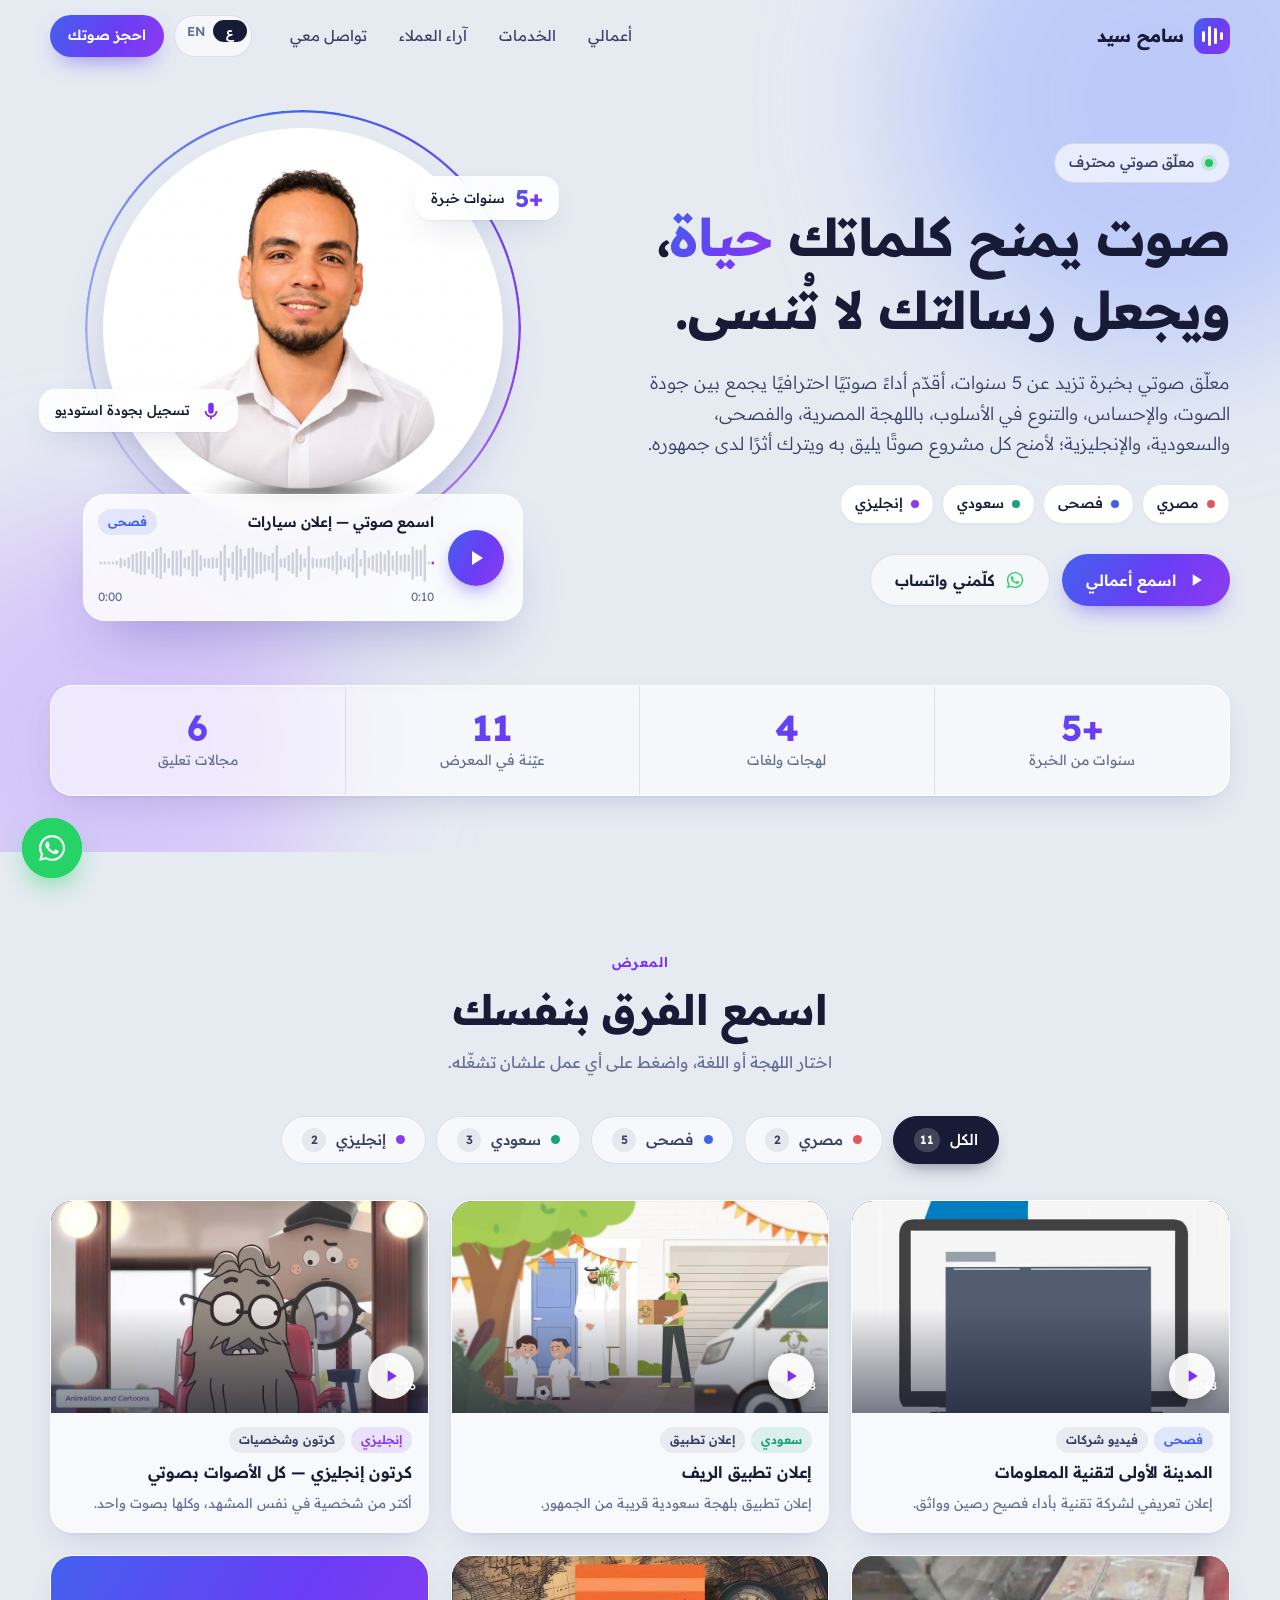
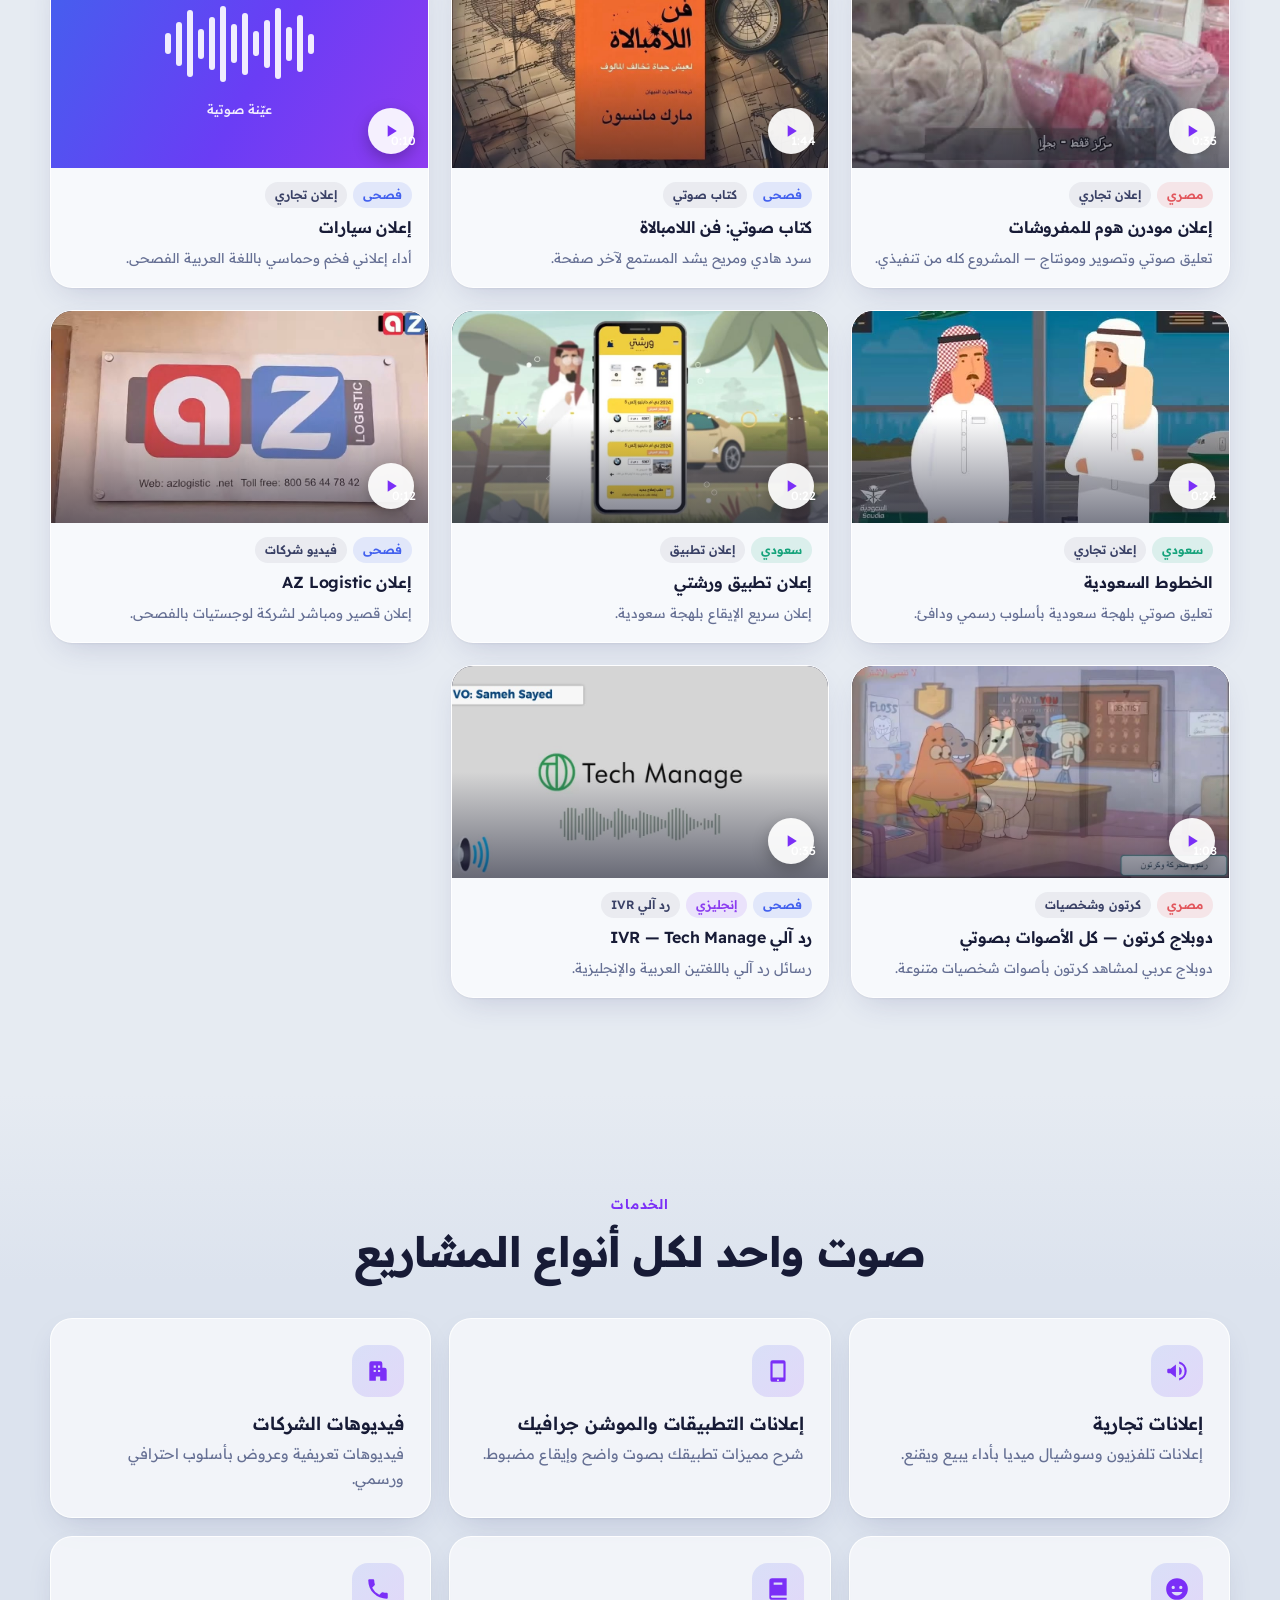
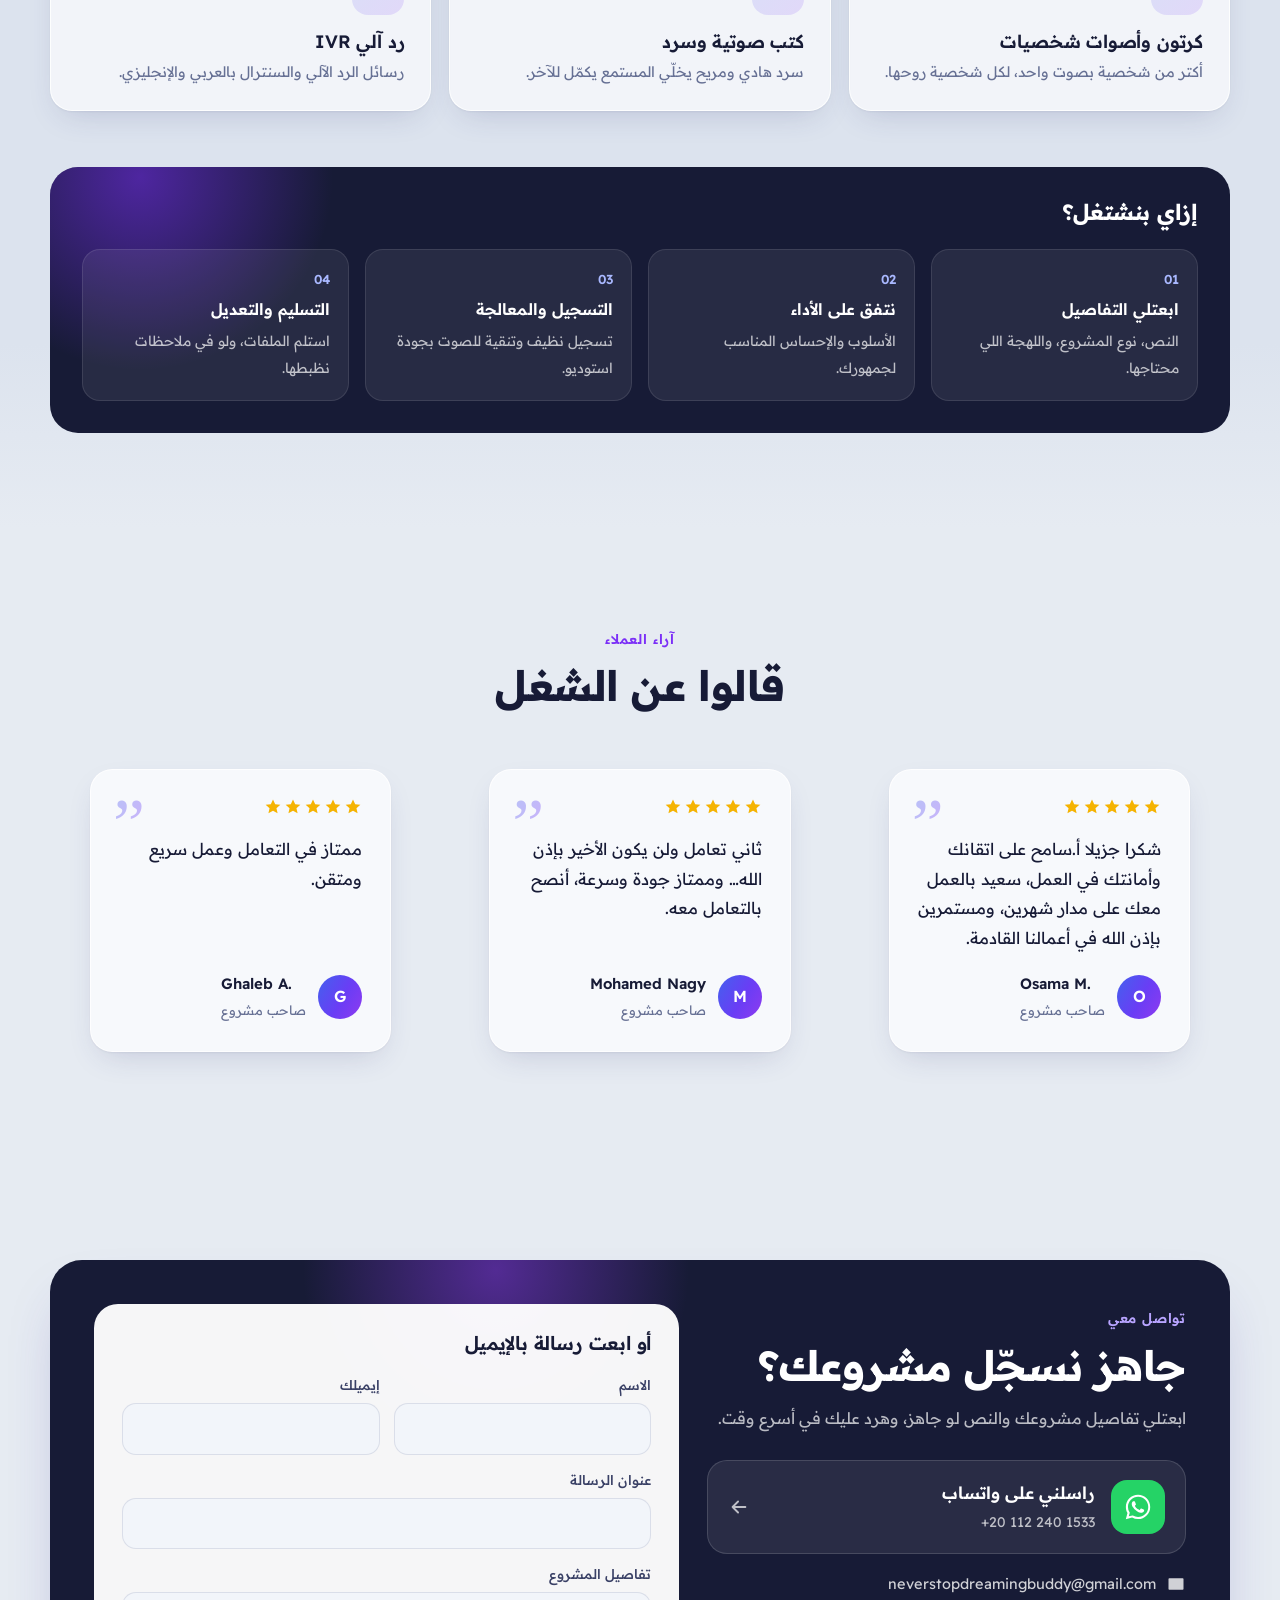
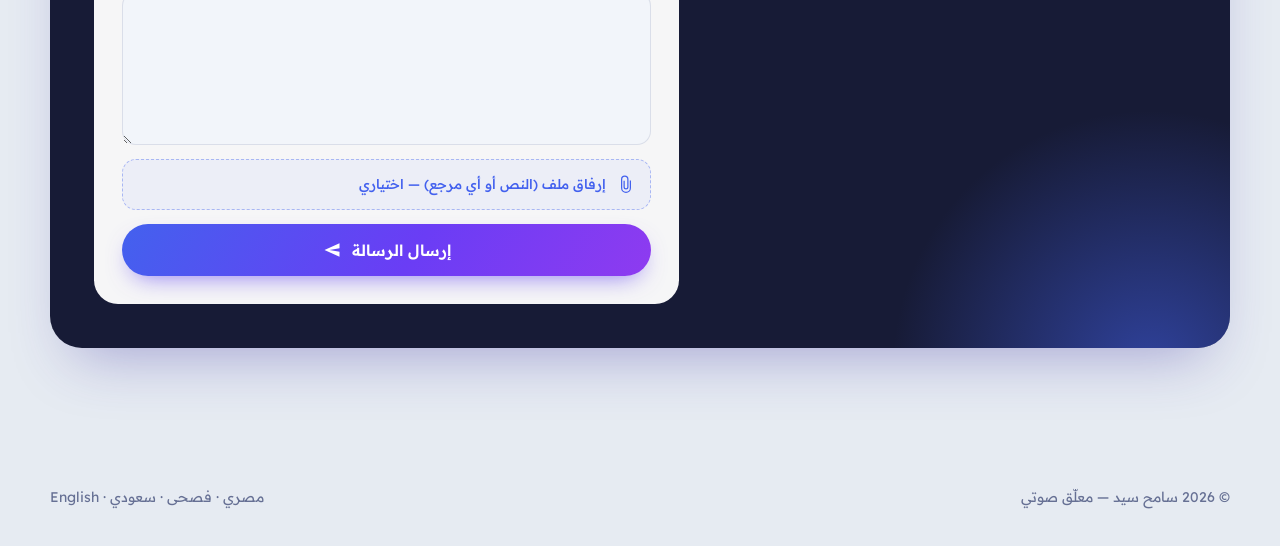
==== index.html @ 4423c115 "Launch Sameh Sayed voice-over portfolio Co-Authored-By: Claude Opus 5.5 <noreply@anthropic.com>" ====
<!doctype html>
<html lang="ar" dir="rtl">
<head>
<meta charset="utf-8">
<meta name="viewport" content="width=device-width, initial-scale=1">
<title>سامح سيد — معلّق صوتي | Sameh Sayed — Voice-over Artist</title>
<meta name="description" content="سامح سيد، معلّق صوتي بخبرة تزيد عن 5 سنوات: مصري، فصحى، سعودي، وإنجليزي. إعلانات، تطبيقات، كرتون، كتب صوتية، ورد آلي IVR.">
<meta property="og:title" content="سامح سيد — معلّق صوتي">
<meta property="og:description" content="صوت يمنح كلماتك حياة، ويجعل رسالتك لا تُنسى. مصري · فصحى · سعودي · English">
<meta property="og:image" content="assets/img/sameh.png">
<meta property="og:type" content="website">
<meta name="theme-color" content="#E6EBF2">
<link rel="icon" href="data:image/svg+xml,%3Csvg xmlns='http://www.w3.org/2000/svg' viewBox='0 0 64 64'%3E%3Cdefs%3E%3ClinearGradient id='g' x1='0' y1='0' x2='1' y2='1'%3E%3Cstop offset='0' stop-color='%234361EE'/%3E%3Cstop offset='1' stop-color='%237B2FF7'/%3E%3C/linearGradient%3E%3C/defs%3E%3Crect width='64' height='64' rx='18' fill='url(%23g)'/%3E%3Cg fill='%23fff'%3E%3Crect x='14' y='26' width='5' height='12' rx='2.5'/%3E%3Crect x='23' y='18' width='5' height='28' rx='2.5'/%3E%3Crect x='32' y='12' width='5' height='40' rx='2.5'/%3E%3Crect x='41' y='20' width='5' height='24' rx='2.5'/%3E%3C/g%3E%3C/svg%3E">
<link rel="preconnect" href="https://fonts.googleapis.com">
<link rel="preconnect" href="https://fonts.gstatic.com" crossorigin>
<link href="https://fonts.googleapis.com/css2?family=Readex+Pro:wght@300;400;500;600;700&display=swap" rel="stylesheet">
<link rel="stylesheet" href="assets/style.css">
</head>
<body>

<header class="nav" id="nav">
  <div class="wrap nav-in">
    <a href="#top" class="brand" aria-label="Sameh Sayed">
      <span class="brand-mark" aria-hidden="true"><i></i><i></i><i></i><i></i></span>
      <span class="brand-name" data-i18n="name">سامح سيد</span>
    </a>
    <nav class="links" aria-label="Main">
      <a href="#work" data-i18n="nav.work">أعمالي</a>
      <a href="#services" data-i18n="nav.services">الخدمات</a>
      <a href="#reviews" data-i18n="nav.reviews">آراء العملاء</a>
      <a href="#contact" data-i18n="nav.contact">تواصل معي</a>
    </nav>
    <div class="nav-end">
      <button class="lang" id="langBtn" type="button" aria-label="Switch language"><span data-l="ar">ع</span><span data-l="en">EN</span></button>
      <a href="#contact" class="btn btn-grad btn-sm" data-i18n="nav.cta">احجز صوتك</a>
    </div>
  </div>
</header>

<main id="top">

  <!-- HERO -->
  <section class="hero">
    <div class="orb orb-a" aria-hidden="true"></div>
    <div class="orb orb-b" aria-hidden="true"></div>
    <div class="wrap hero-in">
      <div class="hero-copy reveal">
        <p class="eyebrow"><span class="dot"></span><span data-i18n="hero.eyebrow">معلّق صوتي محترف</span></p>
        <h1 data-i18n-html="hero.title">صوت يمنح كلماتك <em>حياة</em>،<br>ويجعل رسالتك لا تُنسى.</h1>
        <p class="lead" data-i18n="hero.lead">معلّق صوتي بخبرة تزيد عن 5 سنوات، أقدّم أداءً صوتيًا احترافيًا يجمع بين جودة الصوت، والإحساس، والتنوع في الأسلوب، باللهجة المصرية، والفصحى، والسعودية، والإنجليزية؛ لأمنح كل مشروع صوتًا يليق به ويترك أثرًا لدى جمهوره.</p>
        <div class="dialects" id="heroDialects"></div>
        <div class="cta-row">
          <a href="#work" class="btn btn-grad"><svg viewBox="0 0 24 24" aria-hidden="true"><path d="M8 5v14l11-7z"/></svg><span data-i18n="hero.listen">اسمع أعمالي</span></a>
          <a class="btn btn-ghost js-wa" href="#" target="_blank" rel="noopener"><svg viewBox="0 0 32 32" aria-hidden="true"><use href="#i-wa"/></svg><span data-i18n="hero.wa">كلّمني واتساب</span></a>
        </div>
      </div>

      <div class="hero-visual reveal">
        <div class="portrait">
          <div class="ring" aria-hidden="true"></div>
          <img src="assets/img/sameh.png" alt="سامح سيد" width="1024" height="1024" fetchpriority="high">
          <div class="badge badge-exp"><b>+5</b><span data-i18n="hero.years">سنوات خبرة</span></div>
          <div class="badge badge-mic"><svg viewBox="0 0 24 24" aria-hidden="true"><path d="M12 15a3 3 0 0 0 3-3V6a3 3 0 1 0-6 0v6a3 3 0 0 0 3 3zm5-3a5 5 0 0 1-10 0H5a7 7 0 0 0 6 6.92V21h2v-2.08A7 7 0 0 0 19 12z"/></svg><span data-i18n="hero.studio">تسجيل بجودة استوديو</span></div>
        </div>

        <div class="player" id="demo">
          <button class="play" id="demoPlay" type="button" aria-label="Play">
            <svg class="i-play" viewBox="0 0 24 24" aria-hidden="true"><path d="M8 5v14l11-7z"/></svg>
            <svg class="i-pause" viewBox="0 0 24 24" aria-hidden="true"><path d="M7 5h4v14H7zM13 5h4v14h-4z"/></svg>
          </button>
          <div class="player-body">
            <div class="player-top">
              <span class="player-title" data-i18n="demo.title">اسمع صوتي — إعلان سيارات</span>
              <span class="tag tag-fusha" data-i18n="d.fusha">فصحى</span>
            </div>
            <canvas class="wave" id="demoWave" height="44" aria-label="Waveform"></canvas>
            <div class="player-time"><span id="demoCur">0:00</span><span id="demoDur">0:00</span></div>
          </div>
          <audio id="demoAudio" src="assets/audio/car-commercial-fusha.wav" preload="metadata"></audio>
        </div>
      </div>
    </div>

    <div class="wrap">
      <ul class="stats reveal">
        <li><b>+5</b><span data-i18n="stats.years">سنوات من الخبرة</span></li>
        <li><b>4</b><span data-i18n="stats.dialects">لهجات ولغات</span></li>
        <li><b id="statWorks">11</b><span data-i18n="stats.works">عيّنة في المعرض</span></li>
        <li><b>6</b><span data-i18n="stats.fields">مجالات تعليق</span></li>
      </ul>
    </div>
  </section>

  <!-- WORK -->
  <section class="section" id="work">
    <div class="wrap">
      <div class="head reveal">
        <p class="kicker" data-i18n="work.kicker">المعرض</p>
        <h2 data-i18n="work.title">اسمع الفرق بنفسك</h2>
        <p class="sub" data-i18n="work.sub">اختار اللهجة أو اللغة، واضغط على أي عمل علشان تشغّله.</p>
      </div>

      <div class="filters reveal" id="filters" role="tablist" aria-label="Filter by dialect"></div>
      <div class="grid" id="grid"></div>
    </div>
  </section>

  <!-- SERVICES -->
  <section class="section section-alt" id="services">
    <div class="wrap">
      <div class="head reveal">
        <p class="kicker" data-i18n="svc.kicker">الخدمات</p>
        <h2 data-i18n="svc.title">صوت واحد لكل أنواع المشاريع</h2>
      </div>
      <div class="services" id="services-list"></div>

      <div class="process reveal">
        <h3 data-i18n="proc.title">إزاي بنشتغل؟</h3>
        <ol id="process"></ol>
      </div>
    </div>
  </section>

  <!-- REVIEWS -->
  <section class="section" id="reviews">
    <div class="wrap">
      <div class="head reveal">
        <p class="kicker" data-i18n="rev.kicker">آراء العملاء</p>
        <h2 data-i18n="rev.title">قالوا عن الشغل</h2>
      </div>
      <div class="reviews" id="reviews-list"></div>
    </div>
  </section>

  <!-- CONTACT -->
  <section class="section section-contact" id="contact">
    <div class="wrap contact-in">
      <div class="contact-side reveal">
        <p class="kicker kicker-light" data-i18n="ct.kicker">تواصل معي</p>
        <h2 data-i18n="ct.title">جاهز نسجّل مشروعك؟</h2>
        <p class="sub" data-i18n="ct.sub">ابعتلي تفاصيل مشروعك والنص لو جاهز، وهرد عليك في أسرع وقت.</p>
        <a class="wa-card js-wa" href="#" target="_blank" rel="noopener">
          <span class="wa-ico"><svg viewBox="0 0 32 32" aria-hidden="true"><use href="#i-wa"/></svg></span>
          <span><b data-i18n="ct.wa">راسلني على واتساب</b><small dir="ltr">+20 112 240 1533</small></span>
          <svg class="arrow" viewBox="0 0 24 24" aria-hidden="true"><path d="M5 12h14M13 6l6 6-6 6" fill="none" stroke="currentColor" stroke-width="2" stroke-linecap="round" stroke-linejoin="round"/></svg>
        </a>
        <a class="mail-line" href="mailto:neverstopdreamingbuddy@gmail.com">
          <svg viewBox="0 0 24 24" aria-hidden="true"><path d="M4 5h16a1 1 0 0 1 1 1v12a1 1 0 0 1-1 1H4a1 1 0 0 1-1-1V6a1 1 0 0 1 1-1zm8 7.2L4.6 7H19.4z" /></svg>
          <span dir="ltr">neverstopdreamingbuddy@gmail.com</span>
        </a>
      </div>

      <form class="form reveal" id="mailForm" action="https://formsubmit.co/neverstopdreamingbuddy@gmail.com" method="POST" enctype="multipart/form-data">
        <h3 data-i18n="f.title">أو ابعت رسالة بالإيميل</h3>
        <div class="row2">
          <label><span data-i18n="f.name">الاسم</span><input name="name" required autocomplete="name"></label>
          <label><span data-i18n="f.email">إيميلك</span><input name="email" type="email" required autocomplete="email" dir="ltr"></label>
        </div>
        <label><span data-i18n="f.subject">عنوان الرسالة</span><input name="_subject" required></label>
        <label><span data-i18n="f.msg">تفاصيل المشروع</span><textarea name="message" rows="5" required></textarea></label>
        <label class="file"><input type="file" name="attachment" id="fileIn" accept=".pdf,.doc,.docx,.txt,.mp3,.wav,.mp4,.png,.jpg,.jpeg,.zip">
          <span class="file-ui"><svg viewBox="0 0 24 24" aria-hidden="true"><path d="M16.5 6.5v9a4.5 4.5 0 0 1-9 0V5a3 3 0 0 1 6 0v9.5a1.5 1.5 0 0 1-3 0V7h-1.5v7.5a3 3 0 0 0 6 0V5a4.5 4.5 0 0 0-9 0v10.5a6 6 0 0 0 12 0v-9z"/></svg><span id="fileName" data-i18n="f.file">إرفاق ملف (النص أو أي مرجع) — اختياري</span></span>
        </label>
        <input type="text" name="_honey" class="hp" tabindex="-1" autocomplete="off">
        <input type="hidden" name="_template" value="table">
        <input type="hidden" name="_captcha" value="false">
        <input type="hidden" name="_next" id="nextUrl" value="">
        <button class="btn btn-grad btn-block" type="submit"><span data-i18n="f.send">إرسال الرسالة</span><svg viewBox="0 0 24 24" aria-hidden="true"><path d="M3 20l18-8L3 4v6l12 2-12 2z"/></svg></button>
        <p class="form-ok" id="formOk" hidden data-i18n="f.ok">وصلت رسالتك، شكرًا! هرد عليك قريب.</p>
      </form>
    </div>
  </section>
</main>

<footer class="foot">
  <div class="wrap foot-in">
    <span>© <span id="yr">2026</span> <span data-i18n="name">سامح سيد</span> — <span data-i18n="foot.role">معلّق صوتي</span></span>
    <span class="foot-d" data-i18n="foot.d">مصري · فصحى · سعودي · English</span>
  </div>
</footer>

<a class="fab js-wa" href="#" target="_blank" rel="noopener" aria-label="WhatsApp">
  <svg viewBox="0 0 32 32" aria-hidden="true"><use href="#i-wa"/></svg>
</a>

<div class="lightbox" id="lb" hidden>
  <div class="lb-card" role="dialog" aria-modal="true" aria-labelledby="lbTitle">
    <button class="lb-x" id="lbX" type="button" aria-label="Close">×</button>
    <div class="lb-media"><video id="lbVideo" controls playsinline></video></div>
    <div class="lb-info">
      <div class="lb-tags" id="lbTags"></div>
      <h3 id="lbTitle"></h3>
      <p id="lbNote"></p>
    </div>
  </div>
</div>

<svg width="0" height="0" style="position:absolute" aria-hidden="true">
  <symbol id="i-wa" viewBox="0 0 32 32"><path fill="currentColor" d="M16.04 3C8.86 3 3.05 8.8 3.05 15.97c0 2.29.6 4.53 1.74 6.5L3 29l6.7-1.75a12.95 12.95 0 0 0 6.33 1.62h.01c7.17 0 12.99-5.8 12.99-12.97C29.03 8.8 23.21 3 16.04 3zm0 23.68h-.01a10.8 10.8 0 0 1-5.49-1.5l-.4-.23-3.97 1.04 1.06-3.87-.26-.4a10.7 10.7 0 0 1-1.65-5.75c0-5.95 4.85-10.79 10.82-10.79 5.96 0 10.8 4.84 10.8 10.8 0 5.95-4.85 10.7-10.9 10.7zm5.93-8.07c-.33-.16-1.93-.95-2.23-1.06-.3-.11-.52-.16-.74.17-.22.32-.85 1.06-1.04 1.27-.19.22-.38.25-.71.08-.33-.16-1.38-.51-2.63-1.62-.97-.86-1.63-1.93-1.82-2.25-.19-.33-.02-.5.14-.67.15-.14.33-.38.49-.57.17-.19.22-.32.33-.54.11-.22.06-.41-.03-.57-.08-.16-.74-1.78-1.01-2.44-.27-.64-.54-.55-.74-.56h-.63c-.22 0-.57.08-.87.41-.3.32-1.14 1.11-1.14 2.71s1.17 3.15 1.33 3.36c.16.22 2.3 3.5 5.56 4.91.78.33 1.38.53 1.86.68.78.25 1.49.21 2.05.13.63-.09 1.93-.79 2.2-1.55.27-.76.27-1.41.19-1.55-.08-.13-.3-.21-.63-.38z"/></symbol>
</svg>

<script src="assets/main.js"></script>
</body>
</html>
---- assets/style.css ----
:root{
  --bg:#E6EBF2;          /* watery gray */
  --bg-2:#DCE3EE;
  --surface:#F2F5FA;
  --card:rgba(255,255,255,.62);
  --card-solid:#F7F9FC;
  --line:rgba(40,56,110,.12);
  --ink:#171B36;
  --ink-2:#3A4166;
  --muted:#667094;
  --blue:#4361EE;
  --violet:#7B2FF7;
  --grad:linear-gradient(120deg,#4361EE 0%,#6A3DF5 55%,#8E3BF0 100%);
  --grad-soft:linear-gradient(135deg,rgba(67,97,238,.14),rgba(123,47,247,.14));
  --shadow:0 1px 2px rgba(23,27,54,.05),0 12px 32px -12px rgba(48,56,120,.22);
  --shadow-lg:0 30px 60px -24px rgba(58,48,160,.38);
  --r:22px;
  --font:"Readex Pro",system-ui,-apple-system,"Segoe UI",Tahoma,sans-serif;
  --wa:#25D366;
  /* dialect colors */
  --c-eg:#E2565C; --c-fusha:#4361EE; --c-sa:#16A37B; --c-en:#8B3CF0;
}
*{box-sizing:border-box}
html{scroll-behavior:smooth;-webkit-text-size-adjust:100%}
body{margin:0;background:var(--bg);color:var(--ink);font-family:var(--font);font-size:16px;line-height:1.7;overflow-x:hidden;-webkit-font-smoothing:antialiased}
img,video,canvas{display:block;max-width:100%}
a{color:inherit;text-decoration:none}
button{font:inherit;color:inherit;cursor:pointer;border:0;background:none}
svg{fill:currentColor}
.wrap{width:min(1180px,100% - 32px);margin-inline:auto}
h1,h2,h3{line-height:1.25;margin:0;letter-spacing:-.01em}
html[lang=en] h1,html[lang=en] h2{letter-spacing:-.025em}

/* ---------- buttons ---------- */
.btn{display:inline-flex;align-items:center;justify-content:center;gap:10px;height:52px;padding:0 24px;border-radius:999px;font-weight:600;font-size:15.5px;transition:transform .2s,box-shadow .2s,background .2s;white-space:nowrap}
.btn svg{width:20px;height:20px}
.btn-grad{background:var(--grad);color:#fff;box-shadow:0 10px 24px -10px rgba(91,63,240,.7)}
.btn-grad:hover{transform:translateY(-2px);box-shadow:0 16px 30px -12px rgba(91,63,240,.75)}
.btn-ghost{background:var(--card);border:1px solid var(--line);backdrop-filter:blur(10px)}
.btn-ghost svg{color:var(--wa)}
.btn-ghost:hover{background:#fff;transform:translateY(-2px)}
.btn-sm{height:42px;padding:0 18px;font-size:14px}
.btn-block{width:100%}
:focus-visible{outline:3px solid rgba(67,97,238,.55);outline-offset:3px;border-radius:10px}

/* ---------- nav ---------- */
.nav{position:fixed;inset-inline:0;top:0;z-index:50;transition:background .3s,box-shadow .3s,backdrop-filter .3s}
.nav.scrolled{background:rgba(230,235,242,.78);backdrop-filter:blur(14px) saturate(1.4);box-shadow:0 1px 0 var(--line)}
.nav-in{display:flex;align-items:center;gap:24px;height:72px}
.brand{display:flex;align-items:center;gap:10px;font-weight:700;font-size:18px}
.brand-mark{display:flex;align-items:center;gap:3px;height:36px;width:36px;justify-content:center;border-radius:11px;background:var(--grad)}
.brand-mark i{display:block;width:3px;border-radius:3px;background:#fff;animation:bars 1.2s ease-in-out infinite}
.brand-mark i:nth-child(1){height:8px;animation-delay:-.2s}.brand-mark i:nth-child(2){height:16px;animation-delay:-.5s}
.brand-mark i:nth-child(3){height:20px;animation-delay:-.1s}.brand-mark i:nth-child(4){height:11px;animation-delay:-.7s}
@keyframes bars{50%{transform:scaleY(.45)}}
.links{display:flex;gap:4px;margin-inline-start:auto}
.links a{padding:8px 14px;border-radius:999px;color:var(--ink-2);font-size:15px;transition:background .2s,color .2s}
.links a:hover{background:rgba(255,255,255,.7);color:var(--ink)}
.nav-end{display:flex;align-items:center;gap:10px}
.lang{display:flex;height:42px;padding:4px;border-radius:999px;background:rgba(255,255,255,.6);border:1px solid var(--line);font-size:13px;font-weight:600}
.lang span{display:grid;place-items:center;min-width:34px;border-radius:999px;color:var(--muted);transition:.2s}
html[lang=ar] .lang [data-l=ar],html[lang=en] .lang [data-l=en]{background:var(--ink);color:#fff}

/* ---------- hero ---------- */
.hero{position:relative;padding:128px 0 56px;overflow:hidden}
.orb{position:absolute;border-radius:50%;filter:blur(70px);opacity:.55;pointer-events:none}
.orb-a{width:520px;height:520px;background:#9DB0FF;top:-160px;inset-inline-start:-140px}
.orb-b{width:460px;height:460px;background:#C8A6FF;bottom:-120px;inset-inline-end:-120px}
.hero-in{position:relative;display:grid;grid-template-columns:1.1fr .9fr;gap:56px;align-items:center}
.eyebrow{display:inline-flex;align-items:center;gap:10px;margin:0 0 18px;padding:7px 16px 7px 14px;border-radius:999px;background:rgba(255,255,255,.65);border:1px solid var(--line);font-size:14px;font-weight:500;color:var(--ink-2)}
.dot{width:8px;height:8px;border-radius:50%;background:#22C55E;box-shadow:0 0 0 4px rgba(34,197,94,.18);animation:pulse 2s infinite}
@keyframes pulse{50%{box-shadow:0 0 0 8px rgba(34,197,94,0)}}
h1{font-size:clamp(30px,4.2vw,52px);font-weight:700;text-wrap:balance}
html[lang=ar] h1{line-height:1.4}
h1 em{font-style:normal;background:var(--grad);-webkit-background-clip:text;background-clip:text;color:transparent}
.lead{font-size:clamp(16px,1.5vw,18px);color:var(--ink-2);margin:22px 0 24px;max-width:600px;font-weight:300}
.dialects{display:flex;flex-wrap:wrap;gap:8px;margin-bottom:30px}
.chip{display:inline-flex;align-items:center;gap:8px;padding:7px 14px;border-radius:999px;background:#fff;border:1px solid var(--line);font-size:14px;font-weight:500;box-shadow:0 1px 2px rgba(0,0,0,.03);transition:transform .2s,border-color .2s}
.chip:hover{transform:translateY(-2px);border-color:currentColor}
.chip i{width:8px;height:8px;border-radius:50%;background:currentColor}
.chip b{font-weight:500;color:var(--ink)}
.cta-row{display:flex;flex-wrap:wrap;gap:12px}

.hero-visual{position:relative;display:flex;flex-direction:column;align-items:center}
.portrait{position:relative;width:min(400px,82vw);aspect-ratio:1}
.portrait img{position:relative;width:100%;height:100%;object-fit:cover;object-position:50% 30%;border-radius:50%;background:#fff;box-shadow:var(--shadow-lg);border:8px solid rgba(255,255,255,.9)}
.ring{position:absolute;inset:-18px;border-radius:50%;background:conic-gradient(from 0deg,#4361EE,#8E3BF0,#4361EE00 55%,#4361EE);animation:spin 14s linear infinite;-webkit-mask:radial-gradient(farthest-side,transparent calc(100% - 3px),#000 calc(100% - 2px));mask:radial-gradient(farthest-side,transparent calc(100% - 3px),#000 calc(100% - 2px))}
@keyframes spin{to{transform:rotate(1turn)}}
.badge{position:absolute;display:flex;align-items:center;gap:10px;padding:10px 16px;border-radius:16px;background:rgba(255,255,255,.88);backdrop-filter:blur(12px);box-shadow:var(--shadow);font-size:13.5px;font-weight:500;animation:float 6s ease-in-out infinite}
.badge b{font-size:24px;line-height:1;background:var(--grad);-webkit-background-clip:text;background-clip:text;color:transparent}
.badge svg{width:22px;height:22px;color:var(--violet)}
.badge-exp{top:12%;inset-inline-start:-14%}
.badge-mic{bottom:24%;inset-inline-end:-16%;animation-delay:-3s}
@keyframes float{50%{transform:translateY(-10px)}}

.player{position:relative;margin-top:-34px;width:min(440px,100%);display:flex;align-items:center;gap:14px;padding:14px 18px 12px 14px;border-radius:22px;background:rgba(255,255,255,.8);backdrop-filter:blur(16px);border:1px solid rgba(255,255,255,.9);box-shadow:var(--shadow-lg);z-index:2}
.play{flex:none;display:grid;place-items:center;width:56px;height:56px;border-radius:50%;background:var(--grad);color:#fff;box-shadow:0 8px 20px -6px rgba(91,63,240,.65);transition:transform .2s}
.play:hover{transform:scale(1.06)}
.play svg{width:24px;height:24px}
.play .i-pause,.player.playing .play .i-play{display:none}
.player.playing .play .i-pause{display:block}
.player.playing .play{animation:ripple 1.6s infinite}
@keyframes ripple{0%{box-shadow:0 0 0 0 rgba(107,63,245,.45)}100%{box-shadow:0 0 0 16px rgba(107,63,245,0)}}
.player-body{flex:1;min-width:0}
.player-top{display:flex;align-items:center;justify-content:space-between;gap:8px}
.player-title{font-weight:600;font-size:14.5px;white-space:nowrap;overflow:hidden;text-overflow:ellipsis}
.wave{width:100%;height:44px;margin:6px 0 2px;cursor:pointer}
.player-time{display:flex;justify-content:space-between;font-size:12px;color:var(--muted);font-variant-numeric:tabular-nums;direction:ltr}

.tag{display:inline-flex;align-items:center;gap:6px;padding:3px 10px;border-radius:999px;font-size:12px;font-weight:600;white-space:nowrap;background:color-mix(in srgb,currentColor 12%,transparent)}
.tag-eg{color:var(--c-eg)}.tag-fusha{color:var(--c-fusha)}.tag-sa{color:var(--c-sa)}.tag-en{color:var(--c-en)}
.tag-type{color:var(--ink-2);background:rgba(23,27,54,.06)}

.stats{list-style:none;margin:64px 0 0;padding:0;display:grid;grid-template-columns:repeat(4,1fr);border-radius:var(--r);background:var(--card);border:1px solid rgba(255,255,255,.8);backdrop-filter:blur(10px);box-shadow:var(--shadow)}
.stats li{padding:22px 20px;text-align:center;display:flex;flex-direction:column;gap:2px}
.stats li+li{border-inline-start:1px solid var(--line)}
.stats b{font-size:clamp(26px,3vw,36px);font-weight:700;line-height:1.1;background:var(--grad);-webkit-background-clip:text;background-clip:text;color:transparent}
.stats span{font-size:14px;color:var(--muted)}

/* ---------- sections ---------- */
.section{padding:96px 0;position:relative}
.section-alt{background:linear-gradient(180deg,var(--bg) 0%,var(--bg-2) 18%,var(--bg-2) 82%,var(--bg) 100%)}
.head{text-align:center;max-width:640px;margin:0 auto 40px}
.kicker{display:inline-block;margin:0 0 10px;font-size:13.5px;font-weight:600;letter-spacing:.06em;color:var(--violet)}
html[lang=en] .kicker{text-transform:uppercase}
h2{font-size:clamp(28px,3.6vw,42px);font-weight:700}
.sub{color:var(--muted);margin:12px 0 0}

/* ---------- filters + grid ---------- */
.filters{display:flex;flex-wrap:wrap;justify-content:center;gap:10px;margin-bottom:36px}
.f-btn{display:inline-flex;align-items:center;gap:10px;height:48px;padding:0 20px;border-radius:999px;background:rgba(255,255,255,.65);border:1px solid var(--line);font-weight:500;font-size:15px;color:var(--ink-2);transition:.25s}
.f-btn i{width:9px;height:9px;border-radius:50%;background:var(--c,var(--ink))}
.f-btn small{display:grid;place-items:center;min-width:24px;height:24px;padding:0 6px;border-radius:999px;background:rgba(23,27,54,.07);font-size:12px;font-weight:600}
.f-btn:hover{background:#fff}
.f-btn[aria-selected=true]{background:var(--ink);color:#fff;border-color:var(--ink);box-shadow:0 10px 20px -10px rgba(23,27,54,.6)}
.f-btn[aria-selected=true] small{background:rgba(255,255,255,.18)}

.grid{display:grid;grid-template-columns:repeat(3,1fr);gap:22px}
.card{position:relative;display:flex;flex-direction:column;border-radius:var(--r);background:var(--card-solid);border:1px solid rgba(255,255,255,.9);box-shadow:var(--shadow);overflow:hidden;transition:transform .3s,box-shadow .3s,opacity .3s;cursor:pointer;text-align:start}
.card:hover{transform:translateY(-6px);box-shadow:var(--shadow-lg)}
.card.hide{display:none}
.thumb{position:relative;aspect-ratio:16/9;background:#1d2140;overflow:hidden}
.thumb img,.thumb video{position:absolute;inset:0;width:100%;height:100%;object-fit:cover;transition:transform .6s,opacity .3s}
.thumb video{opacity:0}
.card.previewing .thumb video{opacity:1}
.card:hover .thumb img{transform:scale(1.05)}
.thumb::after{content:"";position:absolute;inset:0;background:linear-gradient(180deg,rgba(15,18,40,0) 50%,rgba(15,18,40,.55))}
.thumb .pbtn{position:absolute;z-index:2;inset-inline-start:14px;bottom:14px;display:grid;place-items:center;width:46px;height:46px;border-radius:50%;background:rgba(255,255,255,.92);color:var(--violet);box-shadow:0 6px 16px rgba(0,0,0,.25);transition:transform .2s}
.card:hover .pbtn{transform:scale(1.1)}
.pbtn svg{width:20px;height:20px}
.thumb .dur{position:absolute;z-index:2;inset-inline-end:12px;bottom:16px;color:#fff;font-size:12px;font-weight:500;direction:ltr}
.thumb .official{position:absolute;z-index:2;top:12px;inset-inline-start:12px;padding:4px 10px;border-radius:999px;background:rgba(255,255,255,.92);font-size:11.5px;font-weight:600;color:var(--ink)}
.card-body{padding:14px 16px 18px;display:flex;flex-direction:column;gap:8px;flex:1}
.card-tags{display:flex;flex-wrap:wrap;gap:6px}
.card h3{font-size:16px;font-weight:600;line-height:1.45}
.card p{margin:0;font-size:13.5px;color:var(--muted);line-height:1.6}

.card-audio .thumb{background:var(--grad);display:flex;flex-direction:column;justify-content:center;align-items:center;gap:14px;color:#fff}
.card-audio .thumb::after{display:none}
.eq{display:flex;align-items:center;gap:5px;height:80px}
.eq i{width:6px;border-radius:6px;background:rgba(255,255,255,.9);animation:bars 1.1s ease-in-out infinite}
.card-audio .lbl{font-size:13px;font-weight:500;opacity:.9}

/* ---------- services ---------- */
.services{display:grid;grid-template-columns:repeat(3,1fr);gap:18px}
.svc{padding:26px;border-radius:var(--r);background:var(--card);border:1px solid rgba(255,255,255,.85);box-shadow:var(--shadow);transition:transform .3s}
.svc:hover{transform:translateY(-4px)}
.svc .ic{display:grid;place-items:center;width:52px;height:52px;border-radius:16px;background:var(--grad-soft);color:var(--violet);margin-bottom:16px}
.svc .ic svg{width:26px;height:26px}
.svc h3{font-size:18px;font-weight:600;margin-bottom:6px}
.svc p{margin:0;color:var(--muted);font-size:14.5px}

.process{margin-top:56px;padding:32px;border-radius:calc(var(--r) + 6px);background:var(--ink);color:#fff;position:relative;overflow:hidden}
.process::before{content:"";position:absolute;width:420px;height:420px;border-radius:50%;background:radial-gradient(circle,rgba(123,47,247,.55),transparent 65%);top:-200px;inset-inline-end:-120px}
.process h3{position:relative;font-size:22px;margin-bottom:22px}
.process ol{position:relative;list-style:none;margin:0;padding:0;display:grid;grid-template-columns:repeat(4,1fr);gap:16px;counter-reset:s}
.process li{counter-increment:s;padding:18px;border-radius:18px;background:rgba(255,255,255,.07);border:1px solid rgba(255,255,255,.1)}
.process li::before{content:counter(s,decimal-leading-zero);display:block;font-size:13px;font-weight:600;color:#A9B8FF;margin-bottom:6px}
.process li b{display:block;font-weight:600;margin-bottom:4px}
.process li span{font-size:14px;color:rgba(255,255,255,.7)}

/* ---------- reviews ---------- */
.reviews{display:grid;grid-template-columns:repeat(3,1fr);gap:18px}
.rev{position:relative;display:flex;flex-direction:column;gap:18px;padding:28px;border-radius:var(--r);background:var(--card-solid);border:1px solid rgba(255,255,255,.9);box-shadow:var(--shadow)}
.rev .q{position:absolute;top:18px;inset-inline-end:22px;font-size:72px;line-height:1;font-family:Georgia,serif;background:var(--grad);-webkit-background-clip:text;background-clip:text;color:transparent;opacity:.35}
.stars{display:flex;gap:2px;color:#F5B301}
.stars svg{width:18px;height:18px}
.rev blockquote{margin:0;font-size:16.5px;line-height:1.8;flex:1}
.who{display:flex;align-items:center;gap:12px}
.av{display:grid;place-items:center;width:44px;height:44px;border-radius:50%;background:var(--grad);color:#fff;font-weight:600}
.who b{display:block;font-weight:600;font-size:15px}
.who small{color:var(--muted);font-size:13px}

/* ---------- contact ---------- */
.section-contact{padding-bottom:110px}
.contact-in{display:grid;grid-template-columns:.9fr 1.1fr;gap:28px;padding:44px;border-radius:32px;background:var(--ink);color:#fff;position:relative;overflow:hidden;box-shadow:var(--shadow-lg)}
.contact-in::before{content:"";position:absolute;width:560px;height:560px;border-radius:50%;background:radial-gradient(circle,rgba(67,97,238,.55),transparent 65%);bottom:-300px;inset-inline-start:-200px;pointer-events:none}
.contact-in::after{content:"";position:absolute;width:420px;height:420px;border-radius:50%;background:radial-gradient(circle,rgba(142,59,240,.5),transparent 65%);top:-200px;inset-inline-end:20%;pointer-events:none}
.contact-side,.form{position:relative;z-index:1}
.kicker-light{color:#B8A4FF}
.contact-side .sub{color:rgba(255,255,255,.7);margin-bottom:28px}
.wa-card{display:flex;align-items:center;gap:16px;padding:18px 20px;border-radius:20px;background:rgba(255,255,255,.08);border:1px solid rgba(255,255,255,.14);transition:background .2s,transform .2s}
.wa-card:hover{background:rgba(37,211,102,.16);transform:translateY(-2px)}
.wa-ico{display:grid;place-items:center;flex:none;width:54px;height:54px;border-radius:16px;background:var(--wa);color:#fff}
.wa-ico svg{width:30px;height:30px}
.wa-card b{display:block;font-weight:600;font-size:17px}
.wa-card small{color:rgba(255,255,255,.7);font-size:14px;display:inline-block}
.wa-card .arrow{width:22px;height:22px;margin-inline-start:auto;color:rgba(255,255,255,.7)}
html[dir=rtl] .wa-card .arrow,html[dir=rtl] .form .btn svg{transform:scaleX(-1)}
.mail-line{display:inline-flex;align-items:center;gap:10px;margin-top:18px;color:rgba(255,255,255,.8);font-size:14.5px;word-break:break-all}
.mail-line svg{width:20px;height:20px;flex:none}
.mail-line:hover{color:#fff}

.form{display:flex;flex-direction:column;gap:14px;padding:28px;border-radius:24px;background:rgba(255,255,255,.96);color:var(--ink)}
.form h3{font-size:19px;font-weight:600;margin-bottom:4px}
.row2{display:grid;grid-template-columns:1fr 1fr;gap:14px}
.form label{display:flex;flex-direction:column;gap:6px;font-size:13.5px;font-weight:500;color:var(--ink-2)}
.form input,.form textarea{width:100%;font:inherit;font-size:15px;color:var(--ink);padding:12px 14px;border-radius:14px;border:1px solid var(--line);background:var(--surface);transition:border-color .2s,box-shadow .2s;resize:vertical}
.form input:focus,.form textarea:focus{outline:0;border-color:var(--blue);box-shadow:0 0 0 4px rgba(67,97,238,.15);background:#fff}
.file input{position:absolute;width:1px;height:1px;opacity:0}
.file-ui{display:flex;align-items:center;gap:10px;padding:13px 14px;border-radius:14px;border:1.5px dashed rgba(67,97,238,.4);background:rgba(67,97,238,.05);color:var(--blue);cursor:pointer;font-weight:500;transition:background .2s}
.file-ui:hover{background:rgba(67,97,238,.1)}
.file-ui svg{width:20px;height:20px;flex:none}
.file input:focus-visible+.file-ui{outline:3px solid rgba(67,97,238,.55);outline-offset:2px}
.hp{position:absolute!important;left:-9999px!important;opacity:0}
.form-ok{margin:0;padding:12px 14px;border-radius:12px;background:#E8F8EF;color:#13794A;font-weight:500}

/* ---------- footer / fab ---------- */
.foot{padding:28px 0 36px;color:var(--muted);font-size:14px}
.foot-in{display:flex;flex-wrap:wrap;justify-content:space-between;gap:10px}
.fab{position:fixed;z-index:60;bottom:22px;inset-inline-end:22px;display:grid;place-items:center;width:60px;height:60px;border-radius:50%;background:var(--wa);color:#fff;box-shadow:0 12px 28px -8px rgba(37,211,102,.7);transition:transform .2s}
.fab:hover{transform:scale(1.08)}
.fab svg{width:32px;height:32px}
.fab::before{content:"";position:absolute;inset:0;border-radius:50%;border:2px solid var(--wa);animation:fabring 2.4s infinite}
@keyframes fabring{0%{transform:scale(1);opacity:.8}100%{transform:scale(1.6);opacity:0}}

/* ---------- lightbox ---------- */
.lightbox{position:fixed;inset:0;z-index:100;display:grid;place-items:center;padding:20px;background:rgba(14,16,34,.72);backdrop-filter:blur(10px);animation:fade .25s}
.lightbox[hidden]{display:none}
@keyframes fade{from{opacity:0}}
.lb-card{position:relative;display:flex;flex-direction:column;width:min(960px,100%);max-height:calc(100vh - 40px);border-radius:26px;background:var(--card-solid);overflow:hidden;box-shadow:0 40px 80px -20px rgba(0,0,0,.5);animation:pop .3s cubic-bezier(.2,.9,.3,1.2)}
@keyframes pop{from{transform:scale(.94);opacity:0}}
.lb-media{background:#000;display:flex;justify-content:center}
.lb-media video{width:100%;max-height:calc(100vh - 220px);aspect-ratio:16/9;object-fit:contain;background:#000}
.lb-audio{width:100%;aspect-ratio:16/7;display:flex;flex-direction:column;align-items:center;justify-content:center;gap:24px;padding:24px;background:var(--grad)}
.lb-audio .eq{height:110px}
.lb-audio audio{width:min(520px,100%)}
.lb-info{padding:20px 26px 24px;display:flex;flex-direction:column;gap:8px}
.lb-tags{display:flex;flex-wrap:wrap;gap:6px}
.lb-info h3{font-size:20px}
.lb-info p{margin:0;color:var(--muted);font-size:14.5px}
.lb-x{position:absolute;top:12px;inset-inline-end:12px;z-index:3;width:40px;height:40px;border-radius:50%;background:rgba(255,255,255,.92);font-size:26px;line-height:1;color:var(--ink);box-shadow:var(--shadow)}

/* ---------- reveal ---------- */
.reveal{opacity:0;transform:translateY(24px);transition:opacity .8s ease,transform .8s ease}
.reveal.in{opacity:1;transform:none}
@media (prefers-reduced-motion:reduce){
  *,*::before,*::after{animation:none!important;transition:none!important}
  .reveal{opacity:1;transform:none}
}

/* ---------- responsive ---------- */
@media (max-width:1080px){
  .grid{grid-template-columns:repeat(2,1fr)}
  .badge-exp{inset-inline-start:-6%}.badge-mic{inset-inline-end:-6%}
}
@media (max-width:900px){
  .links{display:none}
  .nav-end{margin-inline-start:auto}
  .hero{padding-top:108px}
  .hero-in{grid-template-columns:1fr;gap:40px}
  .hero-copy{text-align:center}
  .eyebrow{margin-inline:auto}
  .lead{margin-inline:auto}
  .dialects,.cta-row{justify-content:center}
  .services,.reviews{grid-template-columns:repeat(2,1fr)}
  .process ol{grid-template-columns:repeat(2,1fr)}
  .contact-in{grid-template-columns:1fr;padding:28px}
  .lb-info{padding:16px 18px 20px}
}
@media (max-width:640px){
  body{font-size:15px}
  .grid{grid-template-columns:1fr;gap:16px}
  .stats{grid-template-columns:repeat(2,1fr)}
  .stats li:nth-child(3){border-inline-start:0}
  .stats li:nth-child(n+3){border-top:1px solid var(--line)}
  .services,.reviews{grid-template-columns:1fr}
  .process{padding:22px}
  .process ol{grid-template-columns:1fr}
  .row2{grid-template-columns:1fr}
  .section{padding:72px 0}
  .btn-sm{display:none}
  .badge{font-size:12px;padding:8px 12px}
  .badge b{font-size:20px}
  .badge-exp{inset-inline-start:-4%;top:6%}
  .badge-mic{inset-inline-end:-4%;bottom:22%}
  .filters{gap:8px}
  .f-btn{height:42px;padding:0 14px;font-size:14px}
  .form{padding:20px}
  .contact-in{padding:22px;border-radius:26px}
  .fab{width:54px;height:54px;bottom:16px;inset-inline-end:16px}
}
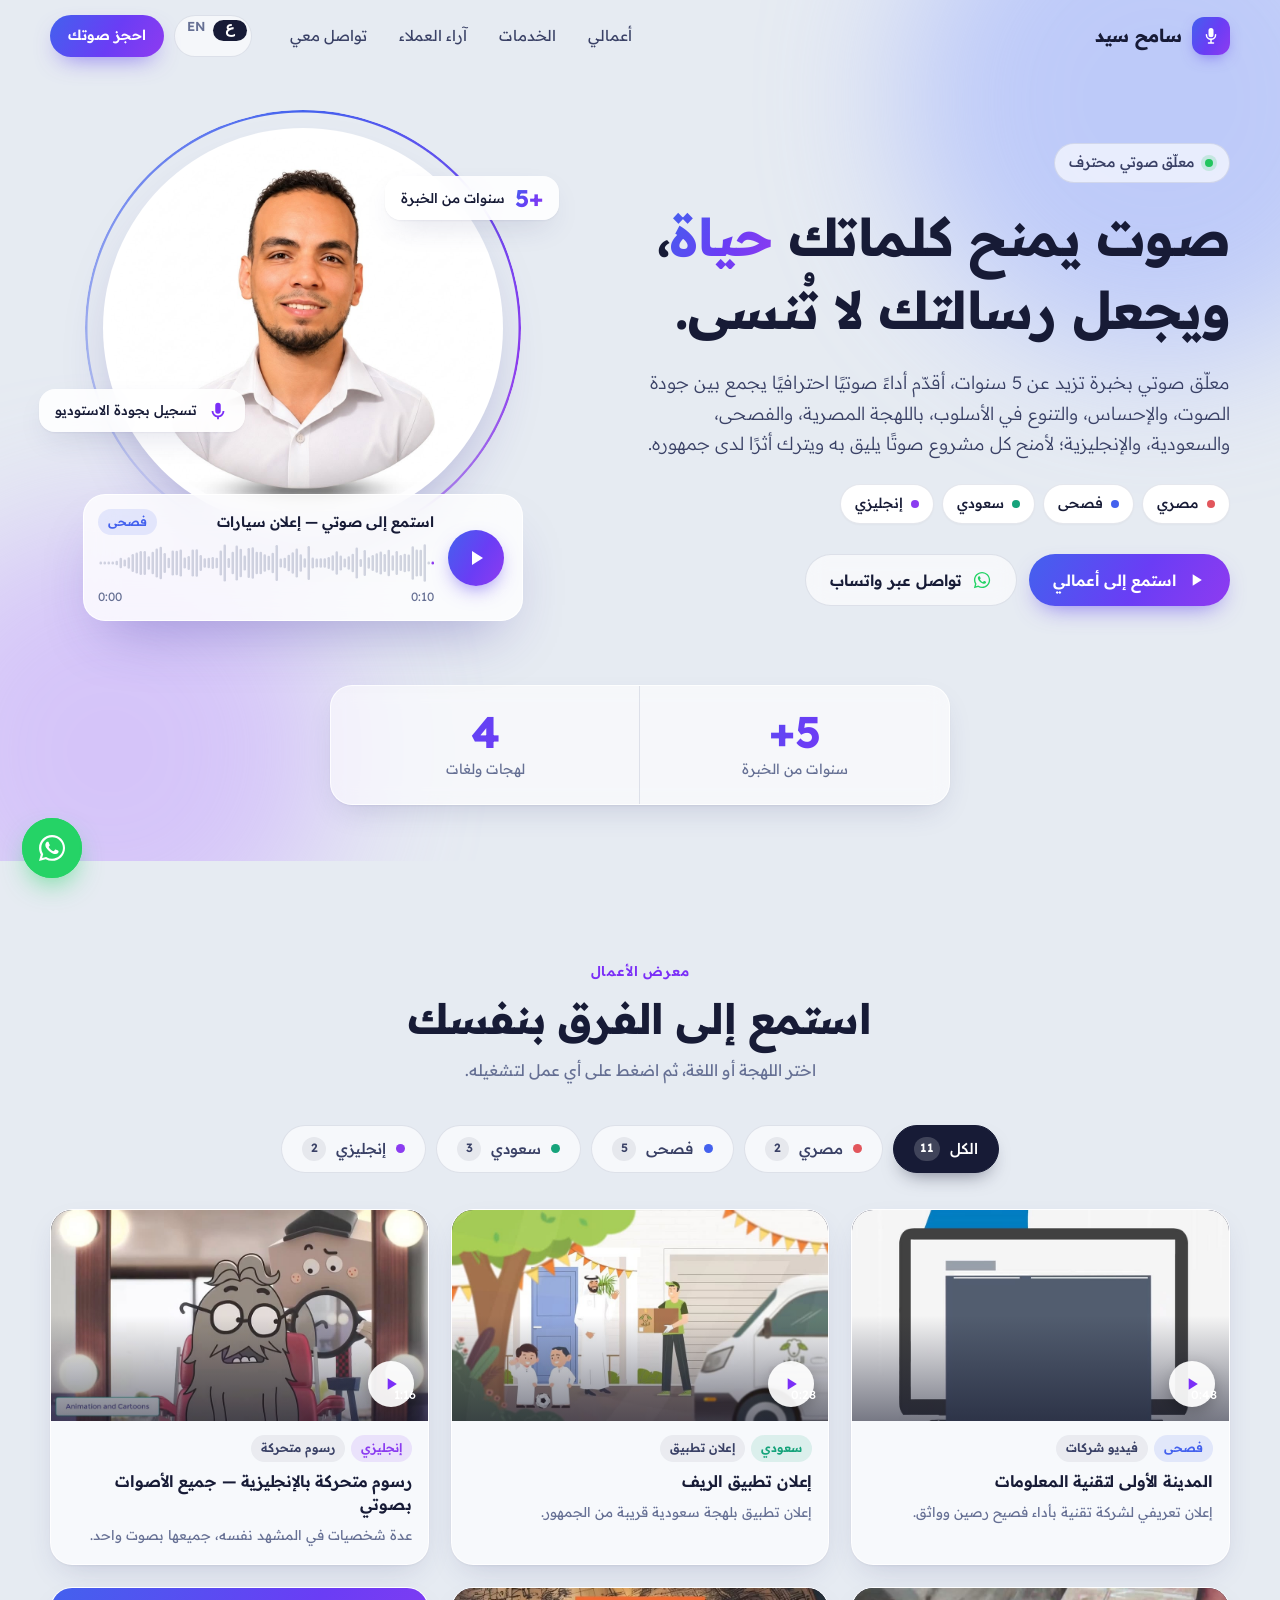
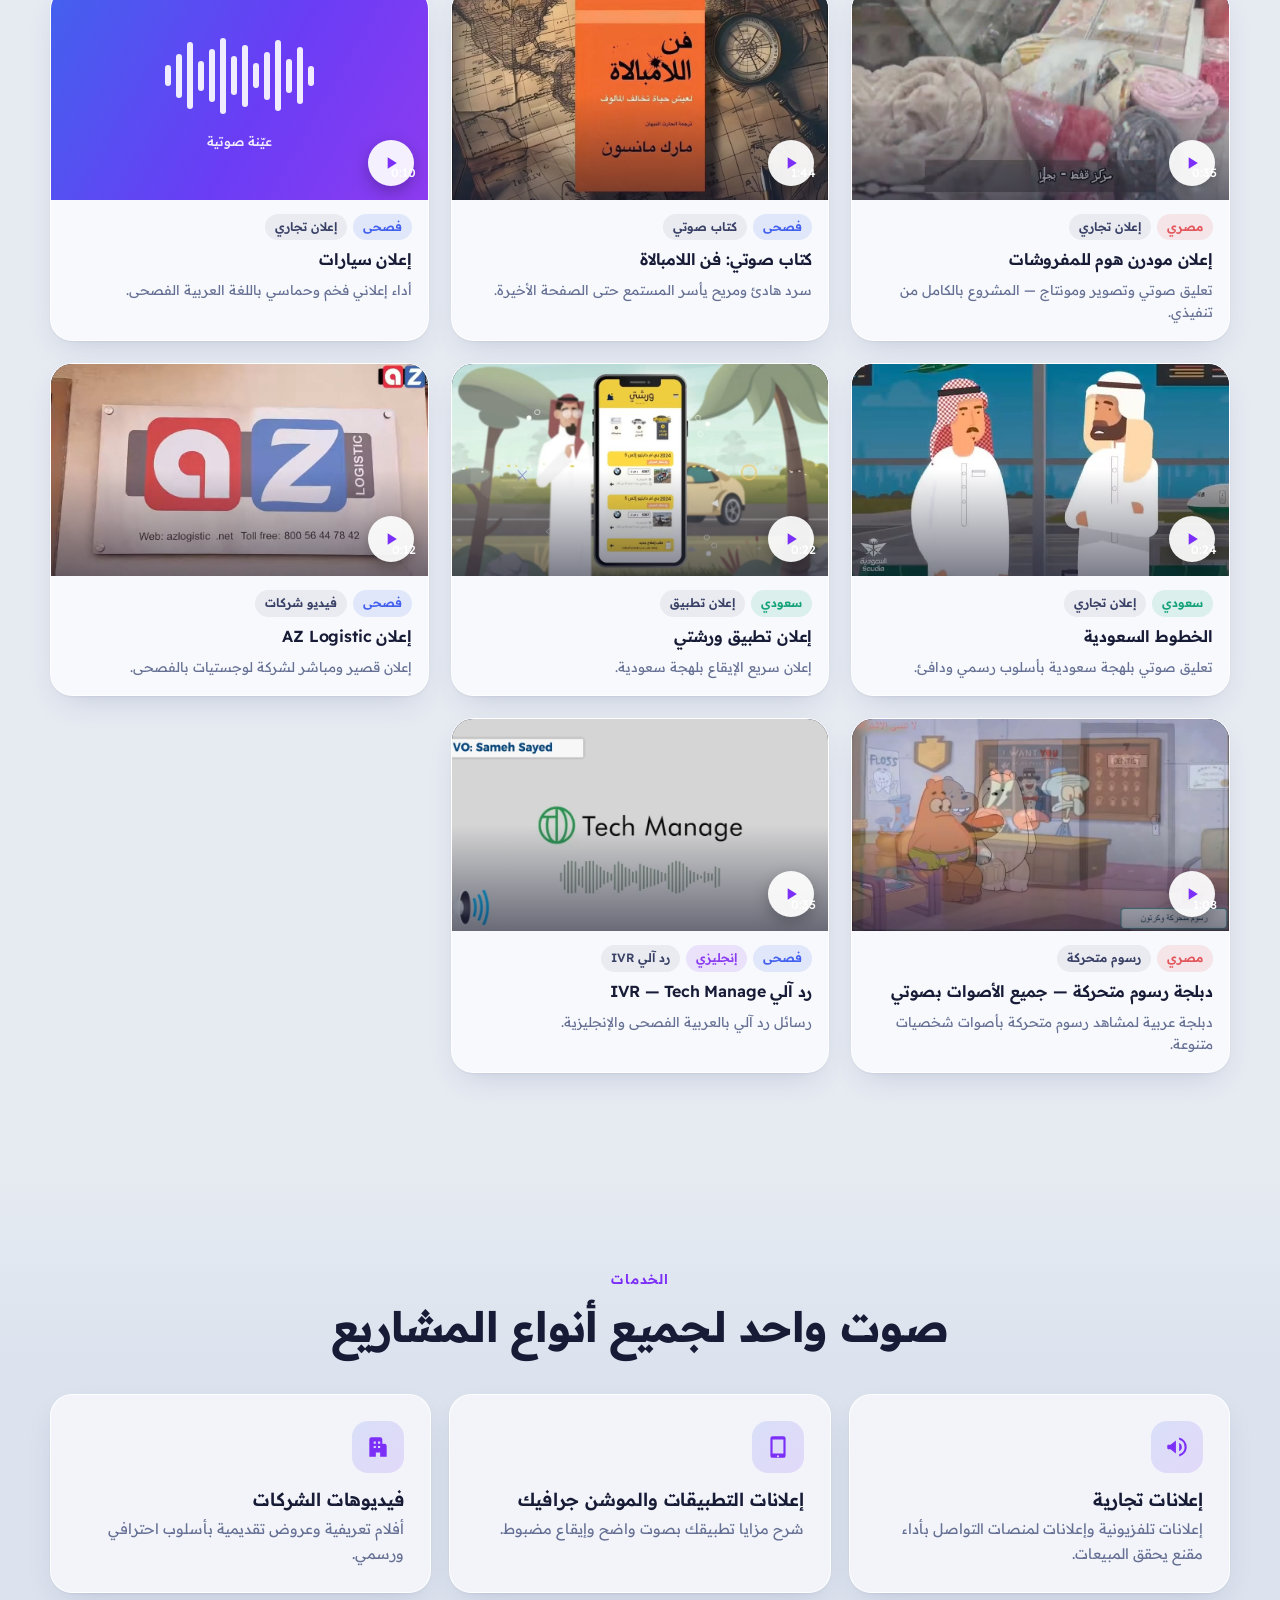
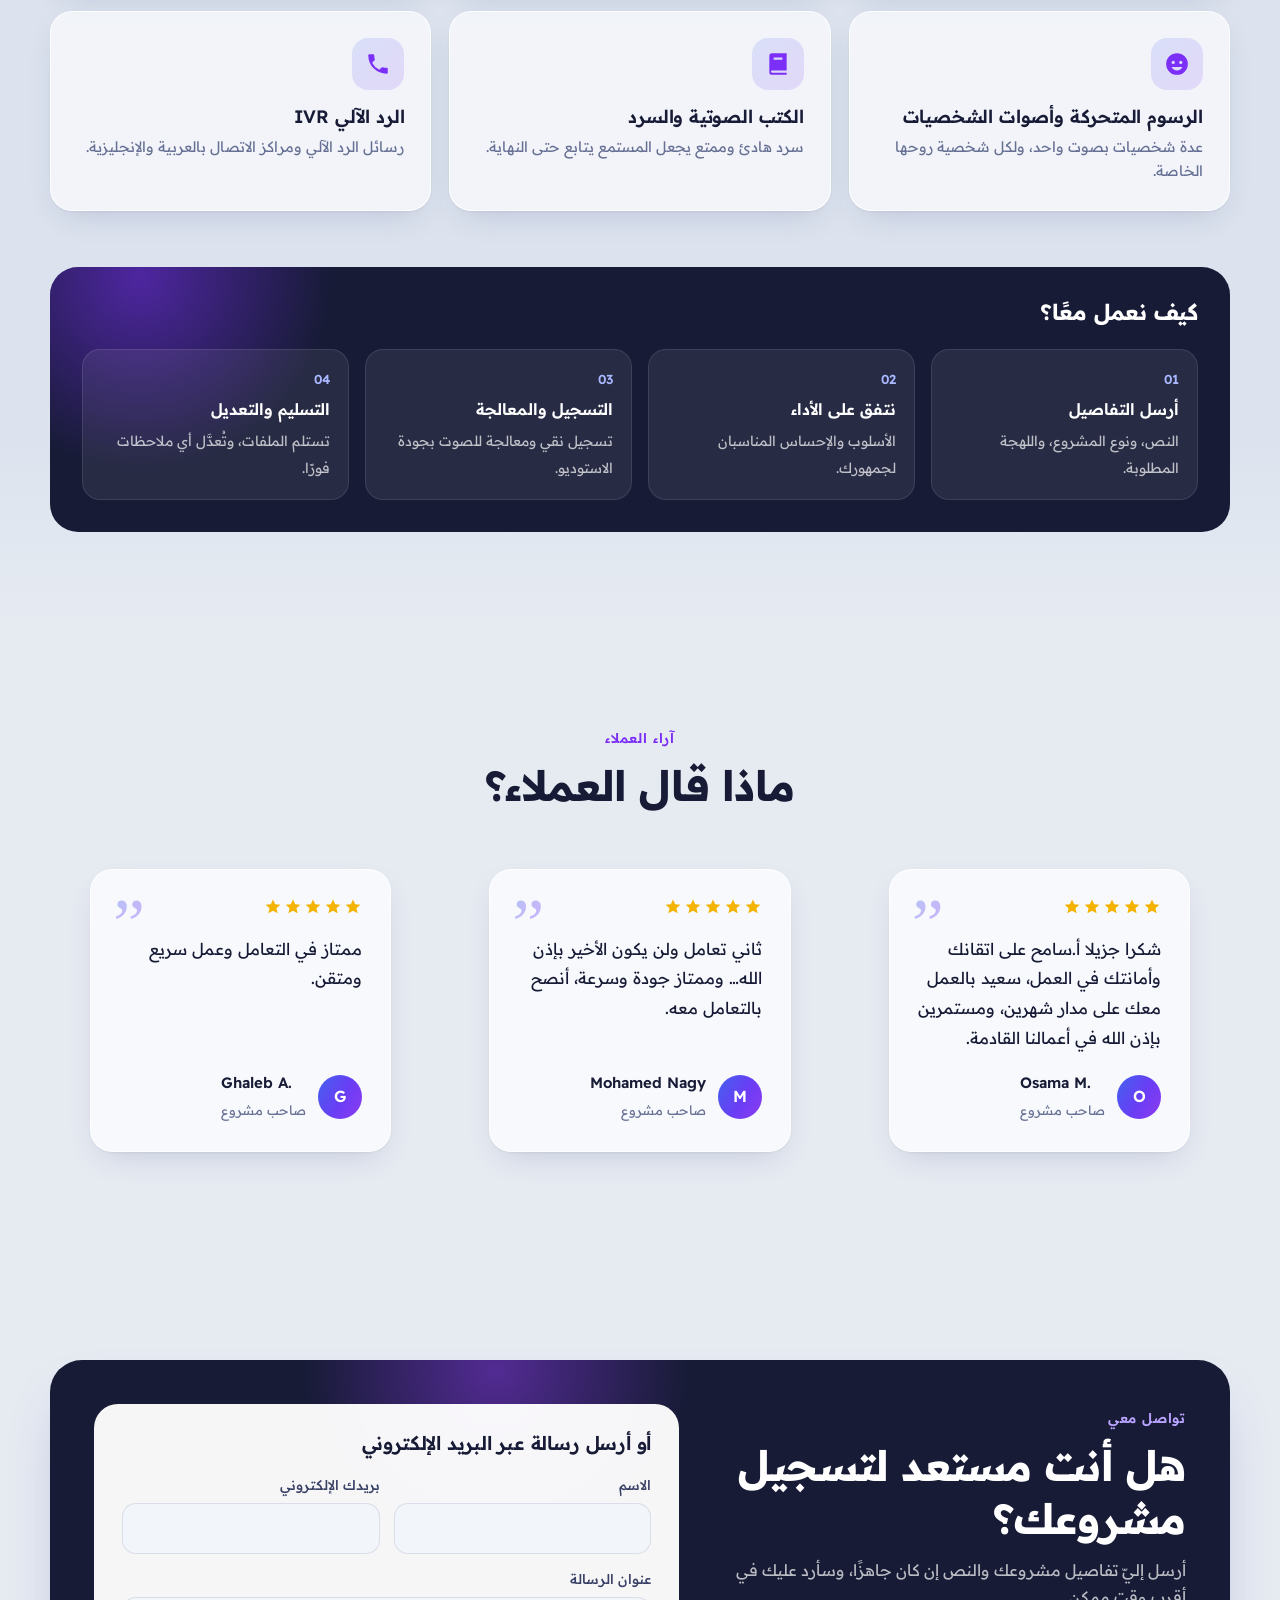
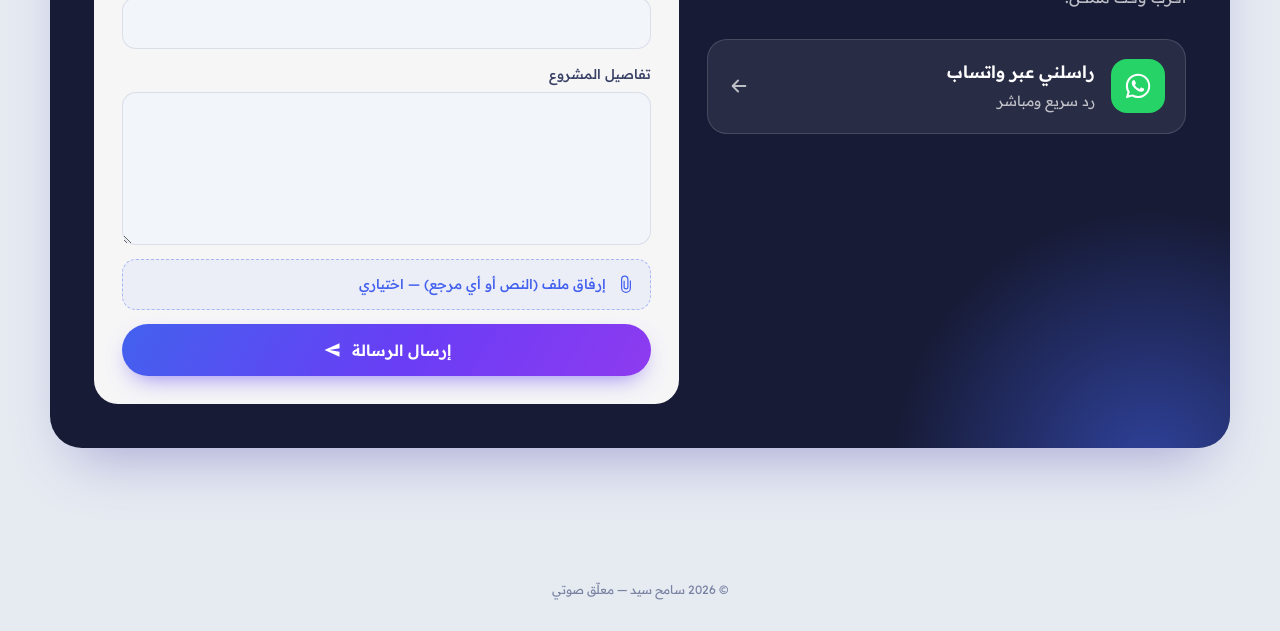
==== commit 6955be86: "Fusha copy, mic logo, count-up stats, hide contact details, in-place form send Co-Authored-By: Claud" ====
--- a/index.html
+++ b/index.html
@@ -6,7 +6,7 @@
 <title>سامح سيد — معلّق صوتي | Sameh Sayed — Voice-over Artist</title>
 <meta name="description" content="سامح سيد، معلّق صوتي بخبرة تزيد عن 5 سنوات: مصري، فصحى، سعودي، وإنجليزي. إعلانات، تطبيقات، كرتون، كتب صوتية، ورد آلي IVR.">
 <meta property="og:title" content="سامح سيد — معلّق صوتي">
-<meta property="og:description" content="صوت يمنح كلماتك حياة، ويجعل رسالتك لا تُنسى. مصري · فصحى · سعودي · English">
+<meta property="og:description" content="صوت يمنح كلماتك حياة، ويجعل رسالتك لا تُنسى. مصري · فصحى · سعودي · إنجليزي">
 <meta property="og:image" content="assets/img/sameh.png">
 <meta property="og:type" content="website">
 <meta name="theme-color" content="#E6EBF2">
@@ -21,7 +21,10 @@
 <header class="nav" id="nav">
   <div class="wrap nav-in">
     <a href="#top" class="brand" aria-label="Sameh Sayed">
-      <span class="brand-mark" aria-hidden="true"><i></i><i></i><i></i><i></i></span>
+      <span class="brand-mark" aria-hidden="true">
+        <svg class="mic" viewBox="0 0 24 24"><rect x="9" y="2.5" width="6" height="11" rx="3"/><path d="M6.5 10.5a5.5 5.5 0 0 0 11 0" fill="none" stroke="currentColor" stroke-width="1.8" stroke-linecap="round"/><path d="M12 16v4M9 20.5h6" fill="none" stroke="currentColor" stroke-width="1.8" stroke-linecap="round"/></svg>
+        <span class="wv wv-l"><i></i><i></i></span><span class="wv wv-r"><i></i><i></i></span>
+      </span>
       <span class="brand-name" data-i18n="name">سامح سيد</span>
     </a>
     <nav class="links" aria-label="Main">
@@ -50,8 +53,8 @@
         <p class="lead" data-i18n="hero.lead">معلّق صوتي بخبرة تزيد عن 5 سنوات، أقدّم أداءً صوتيًا احترافيًا يجمع بين جودة الصوت، والإحساس، والتنوع في الأسلوب، باللهجة المصرية، والفصحى، والسعودية، والإنجليزية؛ لأمنح كل مشروع صوتًا يليق به ويترك أثرًا لدى جمهوره.</p>
         <div class="dialects" id="heroDialects"></div>
         <div class="cta-row">
-          <a href="#work" class="btn btn-grad"><svg viewBox="0 0 24 24" aria-hidden="true"><path d="M8 5v14l11-7z"/></svg><span data-i18n="hero.listen">اسمع أعمالي</span></a>
-          <a class="btn btn-ghost js-wa" href="#" target="_blank" rel="noopener"><svg viewBox="0 0 32 32" aria-hidden="true"><use href="#i-wa"/></svg><span data-i18n="hero.wa">كلّمني واتساب</span></a>
+          <a href="#work" class="btn btn-grad"><svg viewBox="0 0 24 24" aria-hidden="true"><path d="M8 5v14l11-7z"/></svg><span data-i18n="hero.listen">استمع إلى أعمالي</span></a>
+          <a class="btn btn-ghost js-wa" href="#" target="_blank" rel="noopener"><svg viewBox="0 0 32 32" aria-hidden="true"><use href="#i-wa"/></svg><span data-i18n="hero.wa">تواصل عبر واتساب</span></a>
         </div>
       </div>
 
@@ -59,8 +62,8 @@
         <div class="portrait">
           <div class="ring" aria-hidden="true"></div>
           <img src="assets/img/sameh.png" alt="سامح سيد" width="1024" height="1024" fetchpriority="high">
-          <div class="badge badge-exp"><b>+5</b><span data-i18n="hero.years">سنوات خبرة</span></div>
-          <div class="badge badge-mic"><svg viewBox="0 0 24 24" aria-hidden="true"><path d="M12 15a3 3 0 0 0 3-3V6a3 3 0 1 0-6 0v6a3 3 0 0 0 3 3zm5-3a5 5 0 0 1-10 0H5a7 7 0 0 0 6 6.92V21h2v-2.08A7 7 0 0 0 19 12z"/></svg><span data-i18n="hero.studio">تسجيل بجودة استوديو</span></div>
+          <div class="badge badge-exp"><b>+5</b><span data-i18n="hero.years">سنوات من الخبرة</span></div>
+          <div class="badge badge-mic"><svg viewBox="0 0 24 24" aria-hidden="true"><path d="M12 15a3 3 0 0 0 3-3V6a3 3 0 1 0-6 0v6a3 3 0 0 0 3 3zm5-3a5 5 0 0 1-10 0H5a7 7 0 0 0 6 6.92V21h2v-2.08A7 7 0 0 0 19 12z"/></svg><span data-i18n="hero.studio">تسجيل بجودة الاستوديو</span></div>
         </div>
 
         <div class="player" id="demo">
@@ -70,7 +73,7 @@
           </button>
           <div class="player-body">
             <div class="player-top">
-              <span class="player-title" data-i18n="demo.title">اسمع صوتي — إعلان سيارات</span>
+              <span class="player-title" data-i18n="demo.title">استمع إلى صوتي — إعلان سيارات</span>
               <span class="tag tag-fusha" data-i18n="d.fusha">فصحى</span>
             </div>
             <canvas class="wave" id="demoWave" height="44" aria-label="Waveform"></canvas>
@@ -83,10 +86,8 @@
 
     <div class="wrap">
       <ul class="stats reveal">
-        <li><b>+5</b><span data-i18n="stats.years">سنوات من الخبرة</span></li>
-        <li><b>4</b><span data-i18n="stats.dialects">لهجات ولغات</span></li>
-        <li><b id="statWorks">11</b><span data-i18n="stats.works">عيّنة في المعرض</span></li>
-        <li><b>6</b><span data-i18n="stats.fields">مجالات تعليق</span></li>
+        <li><b dir="ltr">+<span data-count="5">5</span></b><span data-i18n="stats.years">سنوات من الخبرة</span></li>
+        <li><b><span data-count="4">4</span></b><span data-i18n="stats.dialects">لهجات ولغات</span></li>
       </ul>
     </div>
   </section>
@@ -95,9 +96,9 @@
   <section class="section" id="work">
     <div class="wrap">
       <div class="head reveal">
-        <p class="kicker" data-i18n="work.kicker">المعرض</p>
-        <h2 data-i18n="work.title">اسمع الفرق بنفسك</h2>
-        <p class="sub" data-i18n="work.sub">اختار اللهجة أو اللغة، واضغط على أي عمل علشان تشغّله.</p>
+        <p class="kicker" data-i18n="work.kicker">معرض الأعمال</p>
+        <h2 data-i18n="work.title">استمع إلى الفرق بنفسك</h2>
+        <p class="sub" data-i18n="work.sub">اختر اللهجة أو اللغة، ثم اضغط على أي عمل لتشغيله.</p>
       </div>
 
       <div class="filters reveal" id="filters" role="tablist" aria-label="Filter by dialect"></div>
@@ -110,12 +111,12 @@
     <div class="wrap">
       <div class="head reveal">
         <p class="kicker" data-i18n="svc.kicker">الخدمات</p>
-        <h2 data-i18n="svc.title">صوت واحد لكل أنواع المشاريع</h2>
+        <h2 data-i18n="svc.title">صوت واحد لجميع أنواع المشاريع</h2>
       </div>
       <div class="services" id="services-list"></div>
 
       <div class="process reveal">
-        <h3 data-i18n="proc.title">إزاي بنشتغل؟</h3>
+        <h3 data-i18n="proc.title">كيف نعمل معًا؟</h3>
         <ol id="process"></ol>
       </div>
     </div>
@@ -126,7 +127,7 @@
     <div class="wrap">
       <div class="head reveal">
         <p class="kicker" data-i18n="rev.kicker">آراء العملاء</p>
-        <h2 data-i18n="rev.title">قالوا عن الشغل</h2>
+        <h2 data-i18n="rev.title">ماذا قال العملاء؟</h2>
       </div>
       <div class="reviews" id="reviews-list"></div>
     </div>
@@ -137,24 +138,20 @@
     <div class="wrap contact-in">
       <div class="contact-side reveal">
         <p class="kicker kicker-light" data-i18n="ct.kicker">تواصل معي</p>
-        <h2 data-i18n="ct.title">جاهز نسجّل مشروعك؟</h2>
-        <p class="sub" data-i18n="ct.sub">ابعتلي تفاصيل مشروعك والنص لو جاهز، وهرد عليك في أسرع وقت.</p>
+        <h2 data-i18n="ct.title">هل أنت مستعد لتسجيل مشروعك؟</h2>
+        <p class="sub" data-i18n="ct.sub">أرسل إليّ تفاصيل مشروعك والنص إن كان جاهزًا، وسأرد عليك في أقرب وقت ممكن.</p>
         <a class="wa-card js-wa" href="#" target="_blank" rel="noopener">
           <span class="wa-ico"><svg viewBox="0 0 32 32" aria-hidden="true"><use href="#i-wa"/></svg></span>
-          <span><b data-i18n="ct.wa">راسلني على واتساب</b><small dir="ltr">+20 112 240 1533</small></span>
+          <span><b data-i18n="ct.wa">راسلني عبر واتساب</b><small data-i18n="ct.wa2">رد سريع ومباشر</small></span>
           <svg class="arrow" viewBox="0 0 24 24" aria-hidden="true"><path d="M5 12h14M13 6l6 6-6 6" fill="none" stroke="currentColor" stroke-width="2" stroke-linecap="round" stroke-linejoin="round"/></svg>
         </a>
-        <a class="mail-line" href="mailto:neverstopdreamingbuddy@gmail.com">
-          <svg viewBox="0 0 24 24" aria-hidden="true"><path d="M4 5h16a1 1 0 0 1 1 1v12a1 1 0 0 1-1 1H4a1 1 0 0 1-1-1V6a1 1 0 0 1 1-1zm8 7.2L4.6 7H19.4z" /></svg>
-          <span dir="ltr">neverstopdreamingbuddy@gmail.com</span>
-        </a>
-      </div>
-
-      <form class="form reveal" id="mailForm" action="https://formsubmit.co/neverstopdreamingbuddy@gmail.com" method="POST" enctype="multipart/form-data">
-        <h3 data-i18n="f.title">أو ابعت رسالة بالإيميل</h3>
+      </div>
+
+      <form class="form reveal" id="mailForm" action="https://formsubmit.co/neverstopdreamingbuddy@gmail.com" method="POST" enctype="multipart/form-data" target="formSink">
+        <h3 data-i18n="f.title">أو أرسل رسالة عبر البريد الإلكتروني</h3>
         <div class="row2">
           <label><span data-i18n="f.name">الاسم</span><input name="name" required autocomplete="name"></label>
-          <label><span data-i18n="f.email">إيميلك</span><input name="email" type="email" required autocomplete="email" dir="ltr"></label>
+          <label><span data-i18n="f.email">بريدك الإلكتروني</span><input name="email" type="email" required autocomplete="email" dir="ltr"></label>
         </div>
         <label><span data-i18n="f.subject">عنوان الرسالة</span><input name="_subject" required></label>
         <label><span data-i18n="f.msg">تفاصيل المشروع</span><textarea name="message" rows="5" required></textarea></label>
@@ -166,8 +163,9 @@
         <input type="hidden" name="_captcha" value="false">
         <input type="hidden" name="_next" id="nextUrl" value="">
         <button class="btn btn-grad btn-block" type="submit"><span data-i18n="f.send">إرسال الرسالة</span><svg viewBox="0 0 24 24" aria-hidden="true"><path d="M3 20l18-8L3 4v6l12 2-12 2z"/></svg></button>
-        <p class="form-ok" id="formOk" hidden data-i18n="f.ok">وصلت رسالتك، شكرًا! هرد عليك قريب.</p>
+        <p class="form-ok" id="formOk" hidden role="status" data-i18n="f.ok">تم إرسال رسالتك بنجاح، شكرًا لك! سأرد عليك قريبًا.</p>
       </form>
+      <iframe name="formSink" id="formSink" title="form" hidden></iframe>
     </div>
   </section>
 </main>
@@ -175,7 +173,6 @@
 <footer class="foot">
   <div class="wrap foot-in">
     <span>© <span id="yr">2026</span> <span data-i18n="name">سامح سيد</span> — <span data-i18n="foot.role">معلّق صوتي</span></span>
-    <span class="foot-d" data-i18n="foot.d">مصري · فصحى · سعودي · English</span>
   </div>
 </footer>
 
--- a/assets/style.css
+++ b/assets/style.css
@@ -48,17 +48,24 @@
 .nav.scrolled{background:rgba(230,235,242,.78);backdrop-filter:blur(14px) saturate(1.4);box-shadow:0 1px 0 var(--line)}
 .nav-in{display:flex;align-items:center;gap:24px;height:72px}
 .brand{display:flex;align-items:center;gap:10px;font-weight:700;font-size:18px}
-.brand-mark{display:flex;align-items:center;gap:3px;height:36px;width:36px;justify-content:center;border-radius:11px;background:var(--grad)}
-.brand-mark i{display:block;width:3px;border-radius:3px;background:#fff;animation:bars 1.2s ease-in-out infinite}
-.brand-mark i:nth-child(1){height:8px;animation-delay:-.2s}.brand-mark i:nth-child(2){height:16px;animation-delay:-.5s}
-.brand-mark i:nth-child(3){height:20px;animation-delay:-.1s}.brand-mark i:nth-child(4){height:11px;animation-delay:-.7s}
+.brand-mark{position:relative;display:grid;place-items:center;height:38px;width:38px;border-radius:12px;background:var(--grad);color:#fff;box-shadow:0 6px 16px -6px rgba(91,63,240,.7)}
+.brand-mark .mic{width:20px;height:20px;fill:#fff;animation:micbob 2.4s ease-in-out infinite;transform-origin:50% 85%}
+@keyframes micbob{0%,100%{transform:rotate(0)}25%{transform:rotate(-6deg)}75%{transform:rotate(6deg)}}
+.brand-mark .wv{position:absolute;top:50%;display:flex;gap:2px;transform:translateY(-62%)}
+.brand-mark .wv-l{left:3px;flex-direction:row-reverse}.brand-mark .wv-r{right:3px}
+.brand-mark .wv i{display:block;width:4px;height:4px;border:1.6px solid #fff;border-radius:50%;clip-path:inset(0 0 0 50%);opacity:0;animation:wave 1.6s ease-out infinite}
+.brand-mark .wv-l i{clip-path:inset(0 50% 0 0)}
+.brand-mark .wv i:nth-child(2){width:7px;height:7px;animation-delay:.25s}
+@keyframes wave{0%{opacity:0;transform:scale(.6)}40%{opacity:1}100%{opacity:0;transform:scale(1.15)}}
+.brand:hover .brand-mark .mic{animation-duration:.8s}
 @keyframes bars{50%{transform:scaleY(.45)}}
 .links{display:flex;gap:4px;margin-inline-start:auto}
 .links a{padding:8px 14px;border-radius:999px;color:var(--ink-2);font-size:15px;transition:background .2s,color .2s}
 .links a:hover{background:rgba(255,255,255,.7);color:var(--ink)}
 .nav-end{display:flex;align-items:center;gap:10px}
 .lang{display:flex;height:42px;padding:4px;border-radius:999px;background:rgba(255,255,255,.6);border:1px solid var(--line);font-size:13px;font-weight:600}
-.lang span{display:grid;place-items:center;min-width:34px;border-radius:999px;color:var(--muted);transition:.2s}
+.lang span{display:grid;place-items:center;min-width:34px;border-radius:999px;color:var(--muted);transition:.2s;line-height:1}
+.lang [data-l=ar]{font-size:16px;padding-bottom:5px;font-family:Tahoma,"Segoe UI",sans-serif;font-weight:700}
 html[lang=ar] .lang [data-l=ar],html[lang=en] .lang [data-l=en]{background:var(--ink);color:#fff}
 
 /* ---------- hero ---------- */
@@ -66,7 +73,8 @@
 .orb{position:absolute;border-radius:50%;filter:blur(70px);opacity:.55;pointer-events:none}
 .orb-a{width:520px;height:520px;background:#9DB0FF;top:-160px;inset-inline-start:-140px}
 .orb-b{width:460px;height:460px;background:#C8A6FF;bottom:-120px;inset-inline-end:-120px}
-.hero-in{position:relative;display:grid;grid-template-columns:1.1fr .9fr;gap:56px;align-items:center}
+.hero-in>*{min-width:0}
+.hero-in{position:relative;display:grid;grid-template-columns:minmax(0,1.1fr) minmax(0,.9fr);gap:56px;align-items:center}
 .eyebrow{display:inline-flex;align-items:center;gap:10px;margin:0 0 18px;padding:7px 16px 7px 14px;border-radius:999px;background:rgba(255,255,255,.65);border:1px solid var(--line);font-size:14px;font-weight:500;color:var(--ink-2)}
 .dot{width:8px;height:8px;border-radius:50%;background:#22C55E;box-shadow:0 0 0 4px rgba(34,197,94,.18);animation:pulse 2s infinite}
 @keyframes pulse{50%{box-shadow:0 0 0 8px rgba(34,197,94,0)}}
@@ -93,7 +101,7 @@
 .badge-mic{bottom:24%;inset-inline-end:-16%;animation-delay:-3s}
 @keyframes float{50%{transform:translateY(-10px)}}
 
-.player{position:relative;margin-top:-34px;width:min(440px,100%);display:flex;align-items:center;gap:14px;padding:14px 18px 12px 14px;border-radius:22px;background:rgba(255,255,255,.8);backdrop-filter:blur(16px);border:1px solid rgba(255,255,255,.9);box-shadow:var(--shadow-lg);z-index:2}
+.player{position:relative;margin-top:-34px;width:100%;max-width:440px;display:flex;align-items:center;gap:14px;padding:14px 18px 12px 14px;border-radius:22px;background:rgba(255,255,255,.8);backdrop-filter:blur(16px);border:1px solid rgba(255,255,255,.9);box-shadow:var(--shadow-lg);z-index:2}
 .play{flex:none;display:grid;place-items:center;width:56px;height:56px;border-radius:50%;background:var(--grad);color:#fff;box-shadow:0 8px 20px -6px rgba(91,63,240,.65);transition:transform .2s}
 .play:hover{transform:scale(1.06)}
 .play svg{width:24px;height:24px}
@@ -111,11 +119,11 @@
 .tag-eg{color:var(--c-eg)}.tag-fusha{color:var(--c-fusha)}.tag-sa{color:var(--c-sa)}.tag-en{color:var(--c-en)}
 .tag-type{color:var(--ink-2);background:rgba(23,27,54,.06)}
 
-.stats{list-style:none;margin:64px 0 0;padding:0;display:grid;grid-template-columns:repeat(4,1fr);border-radius:var(--r);background:var(--card);border:1px solid rgba(255,255,255,.8);backdrop-filter:blur(10px);box-shadow:var(--shadow)}
+.stats{list-style:none;margin:64px auto 0;max-width:620px;padding:0;display:grid;grid-template-columns:repeat(2,1fr);border-radius:var(--r);background:var(--card);border:1px solid rgba(255,255,255,.8);backdrop-filter:blur(10px);box-shadow:var(--shadow)}
 .stats li{padding:22px 20px;text-align:center;display:flex;flex-direction:column;gap:2px}
 .stats li+li{border-inline-start:1px solid var(--line)}
-.stats b{font-size:clamp(26px,3vw,36px);font-weight:700;line-height:1.1;background:var(--grad);-webkit-background-clip:text;background-clip:text;color:transparent}
-.stats span{font-size:14px;color:var(--muted)}
+.stats b{font-size:clamp(30px,3.6vw,44px);font-variant-numeric:tabular-nums;font-weight:700;line-height:1.1;background:var(--grad);-webkit-background-clip:text;background-clip:text;color:transparent}
+.stats li>span{font-size:14px;color:var(--muted)}
 
 /* ---------- sections ---------- */
 .section{padding:96px 0;position:relative}
@@ -223,11 +231,12 @@
 .file-ui svg{width:20px;height:20px;flex:none}
 .file input:focus-visible+.file-ui{outline:3px solid rgba(67,97,238,.55);outline-offset:2px}
 .hp{position:absolute!important;left:-9999px!important;opacity:0}
-.form-ok{margin:0;padding:12px 14px;border-radius:12px;background:#E8F8EF;color:#13794A;font-weight:500}
+.form button[disabled]{opacity:.7;cursor:progress}
+.form-ok{margin:0;animation:fade .3s;padding:12px 14px;border-radius:12px;background:#E8F8EF;color:#13794A;font-weight:500}
 
 /* ---------- footer / fab ---------- */
-.foot{padding:28px 0 36px;color:var(--muted);font-size:14px}
-.foot-in{display:flex;flex-wrap:wrap;justify-content:space-between;gap:10px}
+.foot{padding:22px 0 30px;color:var(--muted);font-size:12px;opacity:.85}
+.foot-in{display:flex;justify-content:center;text-align:center}
 .fab{position:fixed;z-index:60;bottom:22px;inset-inline-end:22px;display:grid;place-items:center;width:60px;height:60px;border-radius:50%;background:var(--wa);color:#fff;box-shadow:0 12px 28px -8px rgba(37,211,102,.7);transition:transform .2s}
 .fab:hover{transform:scale(1.08)}
 .fab svg{width:32px;height:32px}
@@ -281,9 +290,6 @@
 @media (max-width:640px){
   body{font-size:15px}
   .grid{grid-template-columns:1fr;gap:16px}
-  .stats{grid-template-columns:repeat(2,1fr)}
-  .stats li:nth-child(3){border-inline-start:0}
-  .stats li:nth-child(n+3){border-top:1px solid var(--line)}
   .services,.reviews{grid-template-columns:1fr}
   .process{padding:22px}
   .process ol{grid-template-columns:1fr}
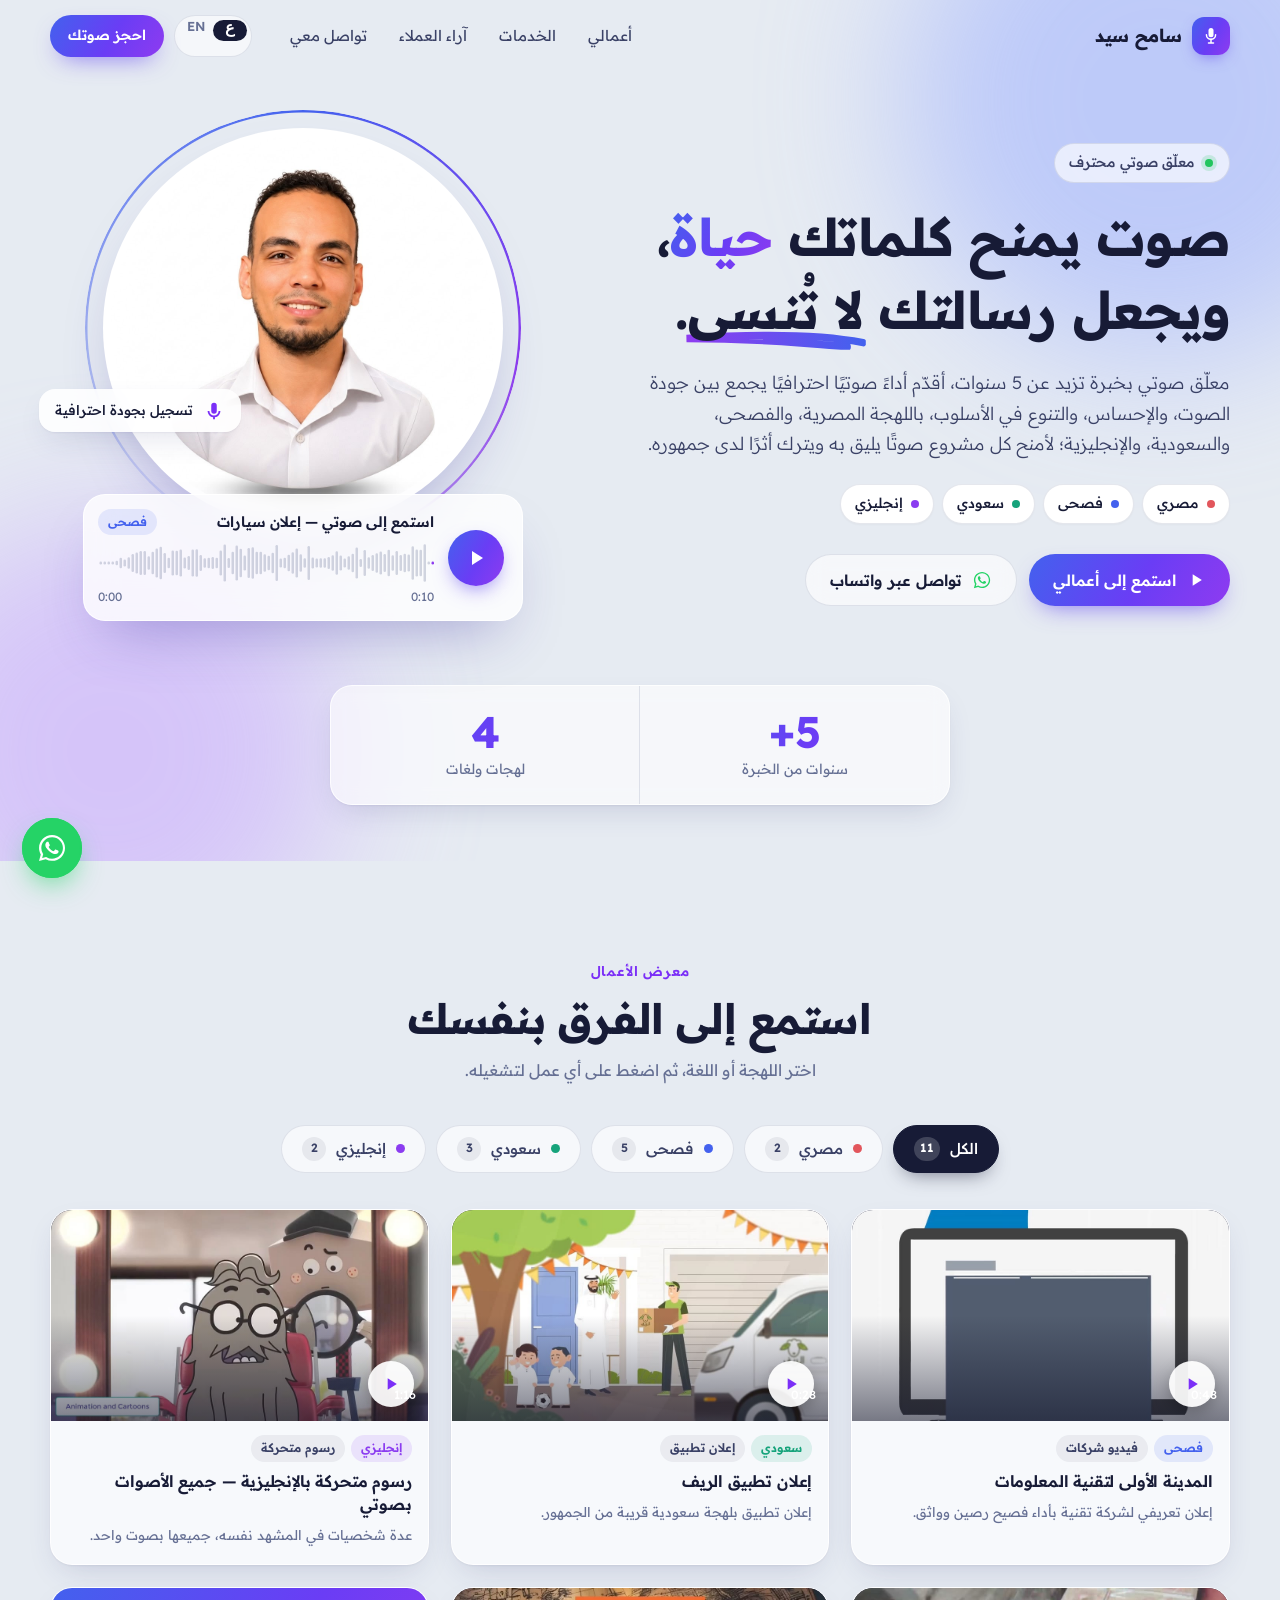
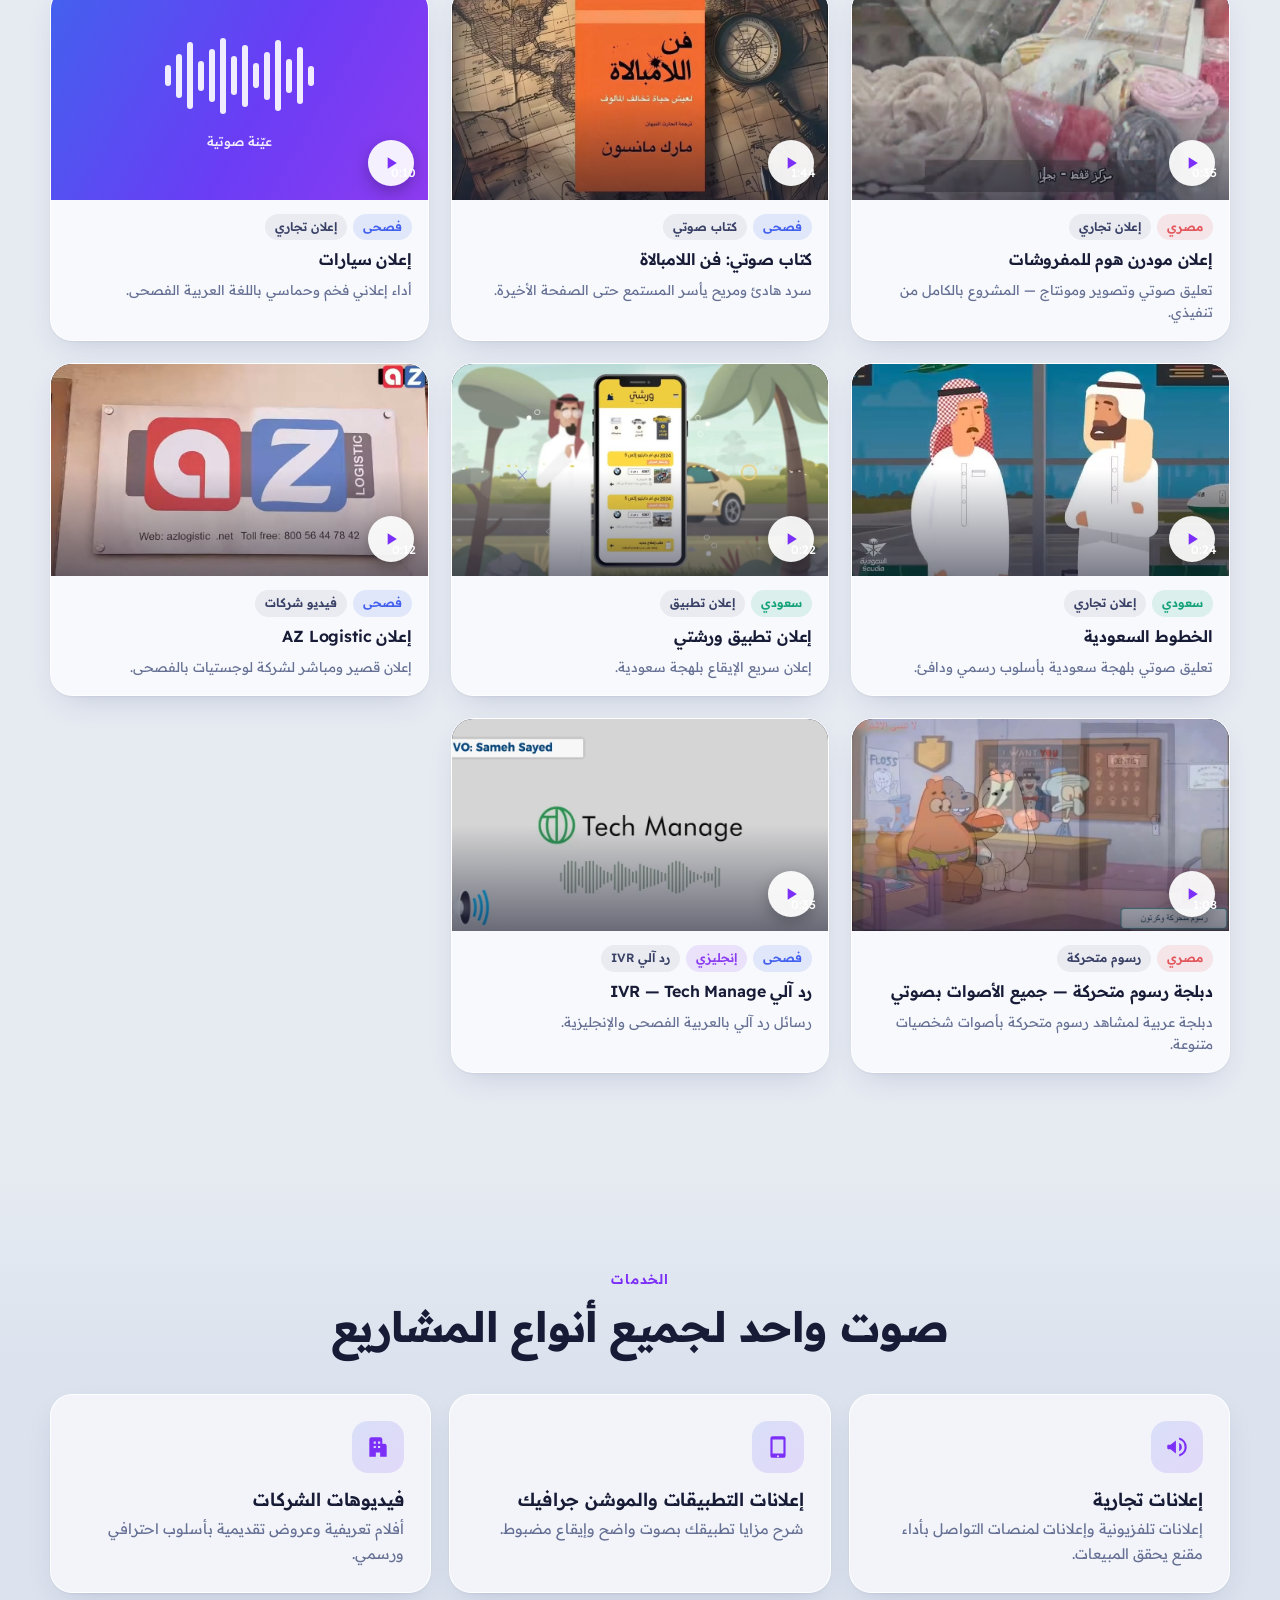
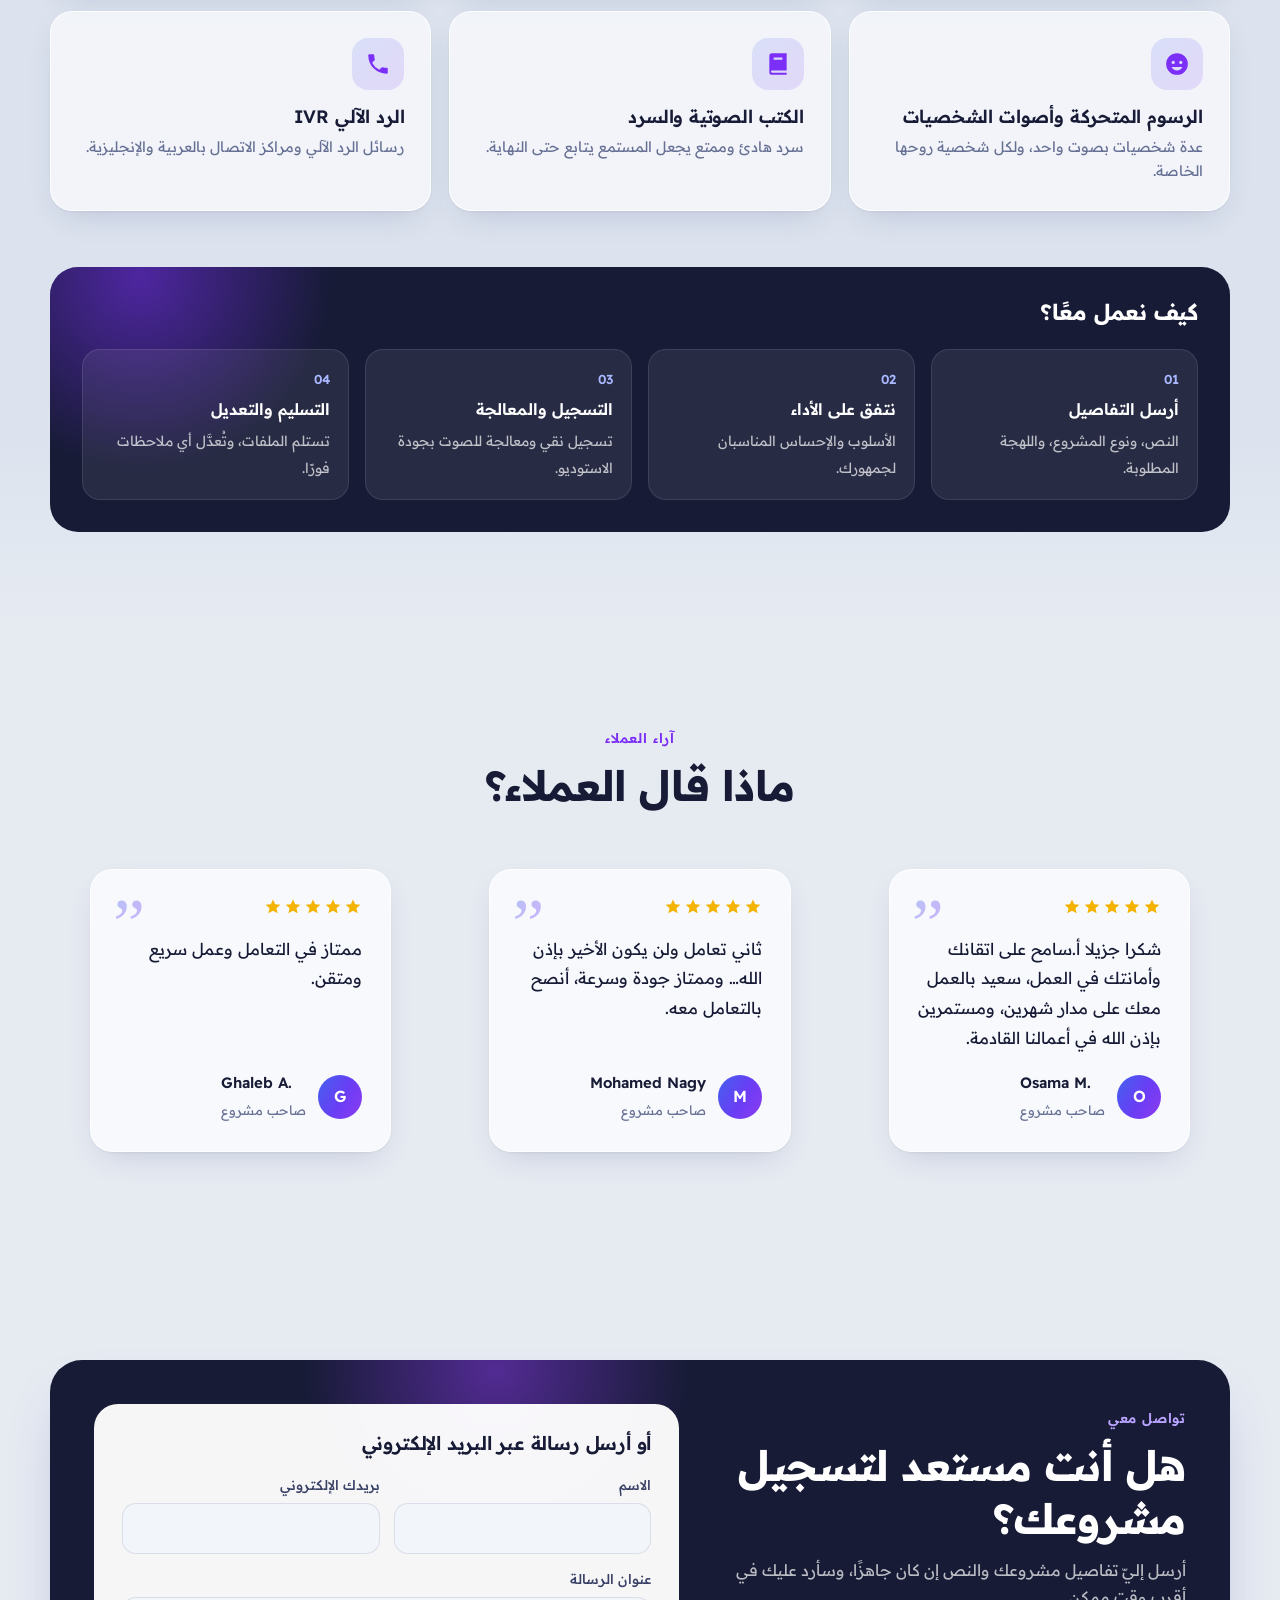
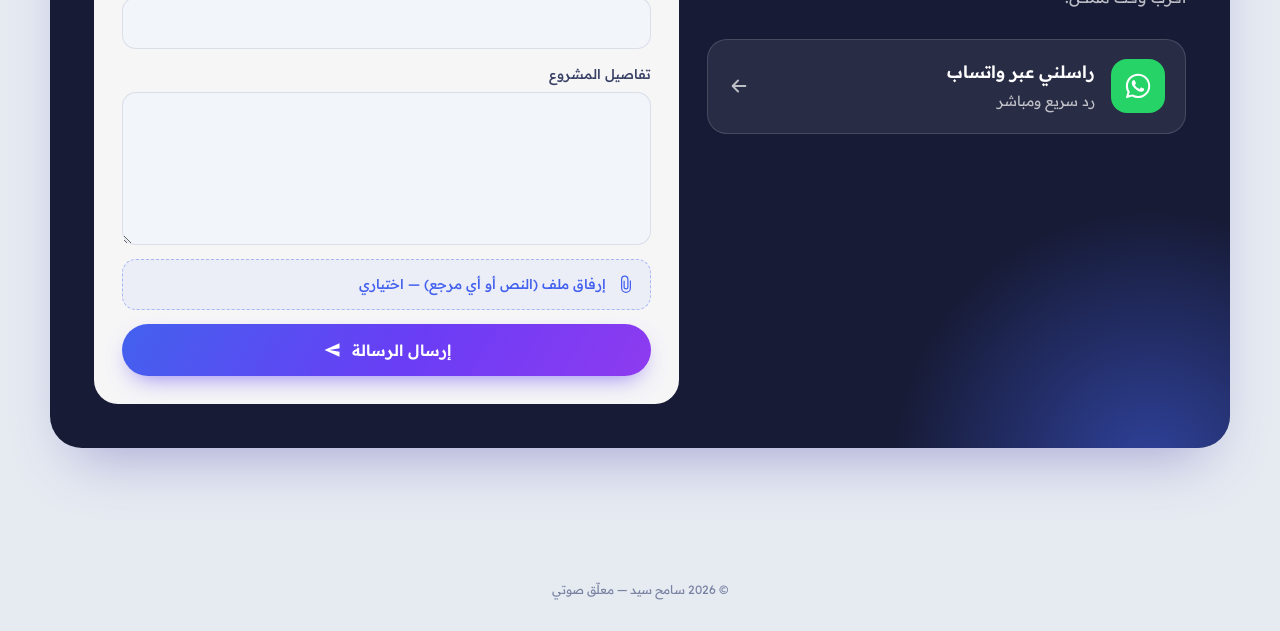
==== commit c4552d91: "Highlight headline phrase, static mic logo with animated waves, update photo badges Co-Authored-By: " ====
--- a/index.html
+++ b/index.html
@@ -49,7 +49,7 @@
     <div class="wrap hero-in">
       <div class="hero-copy reveal">
         <p class="eyebrow"><span class="dot"></span><span data-i18n="hero.eyebrow">معلّق صوتي محترف</span></p>
-        <h1 data-i18n-html="hero.title">صوت يمنح كلماتك <em>حياة</em>،<br>ويجعل رسالتك لا تُنسى.</h1>
+        <h1 data-i18n-html="hero.title">صوت يمنح كلماتك <em>حياة</em>،<br>ويجعل رسالتك <span class="mark">لا تُنسى</span>.</h1>
         <p class="lead" data-i18n="hero.lead">معلّق صوتي بخبرة تزيد عن 5 سنوات، أقدّم أداءً صوتيًا احترافيًا يجمع بين جودة الصوت، والإحساس، والتنوع في الأسلوب، باللهجة المصرية، والفصحى، والسعودية، والإنجليزية؛ لأمنح كل مشروع صوتًا يليق به ويترك أثرًا لدى جمهوره.</p>
         <div class="dialects" id="heroDialects"></div>
         <div class="cta-row">
@@ -62,8 +62,7 @@
         <div class="portrait">
           <div class="ring" aria-hidden="true"></div>
           <img src="assets/img/sameh.png" alt="سامح سيد" width="1024" height="1024" fetchpriority="high">
-          <div class="badge badge-exp"><b>+5</b><span data-i18n="hero.years">سنوات من الخبرة</span></div>
-          <div class="badge badge-mic"><svg viewBox="0 0 24 24" aria-hidden="true"><path d="M12 15a3 3 0 0 0 3-3V6a3 3 0 1 0-6 0v6a3 3 0 0 0 3 3zm5-3a5 5 0 0 1-10 0H5a7 7 0 0 0 6 6.92V21h2v-2.08A7 7 0 0 0 19 12z"/></svg><span data-i18n="hero.studio">تسجيل بجودة الاستوديو</span></div>
+          <div class="badge badge-mic"><svg viewBox="0 0 24 24" aria-hidden="true"><path d="M12 15a3 3 0 0 0 3-3V6a3 3 0 1 0-6 0v6a3 3 0 0 0 3 3zm5-3a5 5 0 0 1-10 0H5a7 7 0 0 0 6 6.92V21h2v-2.08A7 7 0 0 0 19 12z"/></svg><span data-i18n="hero.studio">تسجيل بجودة احترافية</span></div>
         </div>
 
         <div class="player" id="demo">
--- a/assets/style.css
+++ b/assets/style.css
@@ -49,15 +49,14 @@
 .nav-in{display:flex;align-items:center;gap:24px;height:72px}
 .brand{display:flex;align-items:center;gap:10px;font-weight:700;font-size:18px}
 .brand-mark{position:relative;display:grid;place-items:center;height:38px;width:38px;border-radius:12px;background:var(--grad);color:#fff;box-shadow:0 6px 16px -6px rgba(91,63,240,.7)}
-.brand-mark .mic{width:20px;height:20px;fill:#fff;animation:micbob 2.4s ease-in-out infinite;transform-origin:50% 85%}
-@keyframes micbob{0%,100%{transform:rotate(0)}25%{transform:rotate(-6deg)}75%{transform:rotate(6deg)}}
+.brand-mark .mic{width:20px;height:20px;fill:#fff}
 .brand-mark .wv{position:absolute;top:50%;display:flex;gap:2px;transform:translateY(-62%)}
 .brand-mark .wv-l{left:3px;flex-direction:row-reverse}.brand-mark .wv-r{right:3px}
 .brand-mark .wv i{display:block;width:4px;height:4px;border:1.6px solid #fff;border-radius:50%;clip-path:inset(0 0 0 50%);opacity:0;animation:wave 1.6s ease-out infinite}
 .brand-mark .wv-l i{clip-path:inset(0 50% 0 0)}
 .brand-mark .wv i:nth-child(2){width:7px;height:7px;animation-delay:.25s}
 @keyframes wave{0%{opacity:0;transform:scale(.6)}40%{opacity:1}100%{opacity:0;transform:scale(1.15)}}
-.brand:hover .brand-mark .mic{animation-duration:.8s}
+.brand:hover .brand-mark .wv i{animation-duration:.9s}
 @keyframes bars{50%{transform:scaleY(.45)}}
 .links{display:flex;gap:4px;margin-inline-start:auto}
 .links a{padding:8px 14px;border-radius:999px;color:var(--ink-2);font-size:15px;transition:background .2s,color .2s}
@@ -80,6 +79,10 @@
 @keyframes pulse{50%{box-shadow:0 0 0 8px rgba(34,197,94,0)}}
 h1{font-size:clamp(30px,4.2vw,52px);font-weight:700;text-wrap:balance}
 html[lang=ar] h1{line-height:1.4}
+h1 .mark{position:relative;display:inline-block;white-space:nowrap;color:var(--ink);isolation:isolate}
+h1 .mark::after{content:"";position:absolute;inset-inline:-2%;bottom:-.06em;height:.4em;background:url("data:image/svg+xml,%3Csvg xmlns=%27http://www.w3.org/2000/svg%27 viewBox=%270 0 200 20%27 preserveAspectRatio=%27none%27%3E%3Cdefs%3E%3ClinearGradient id=%27g%27 x1=%270%27 x2=%271%27%3E%3Cstop offset=%270%27 stop-color=%27%234361EE%27/%3E%3Cstop offset=%271%27 stop-color=%27%238E3BF0%27/%3E%3C/linearGradient%3E%3C/defs%3E%3Cpath d=%27M3 13 C 50 5, 110 4, 197 9 C 140 9, 80 12, 20 17%27 fill=%27none%27 stroke=%27url(%23g)%27 stroke-width=%277%27 stroke-linecap=%27round%27/%3E%3C/svg%3E") center/100% 100% no-repeat;clip-path:inset(0 100% 0 0);animation:draw 1s .6s cubic-bezier(.6,.1,.2,1) forwards;z-index:-1}
+html[dir=rtl] h1 .mark::after{transform:scaleX(-1)}
+@keyframes draw{to{clip-path:inset(0 0 0 0)}}
 h1 em{font-style:normal;background:var(--grad);-webkit-background-clip:text;background-clip:text;color:transparent}
 .lead{font-size:clamp(16px,1.5vw,18px);color:var(--ink-2);margin:22px 0 24px;max-width:600px;font-weight:300}
 .dialects{display:flex;flex-wrap:wrap;gap:8px;margin-bottom:30px}
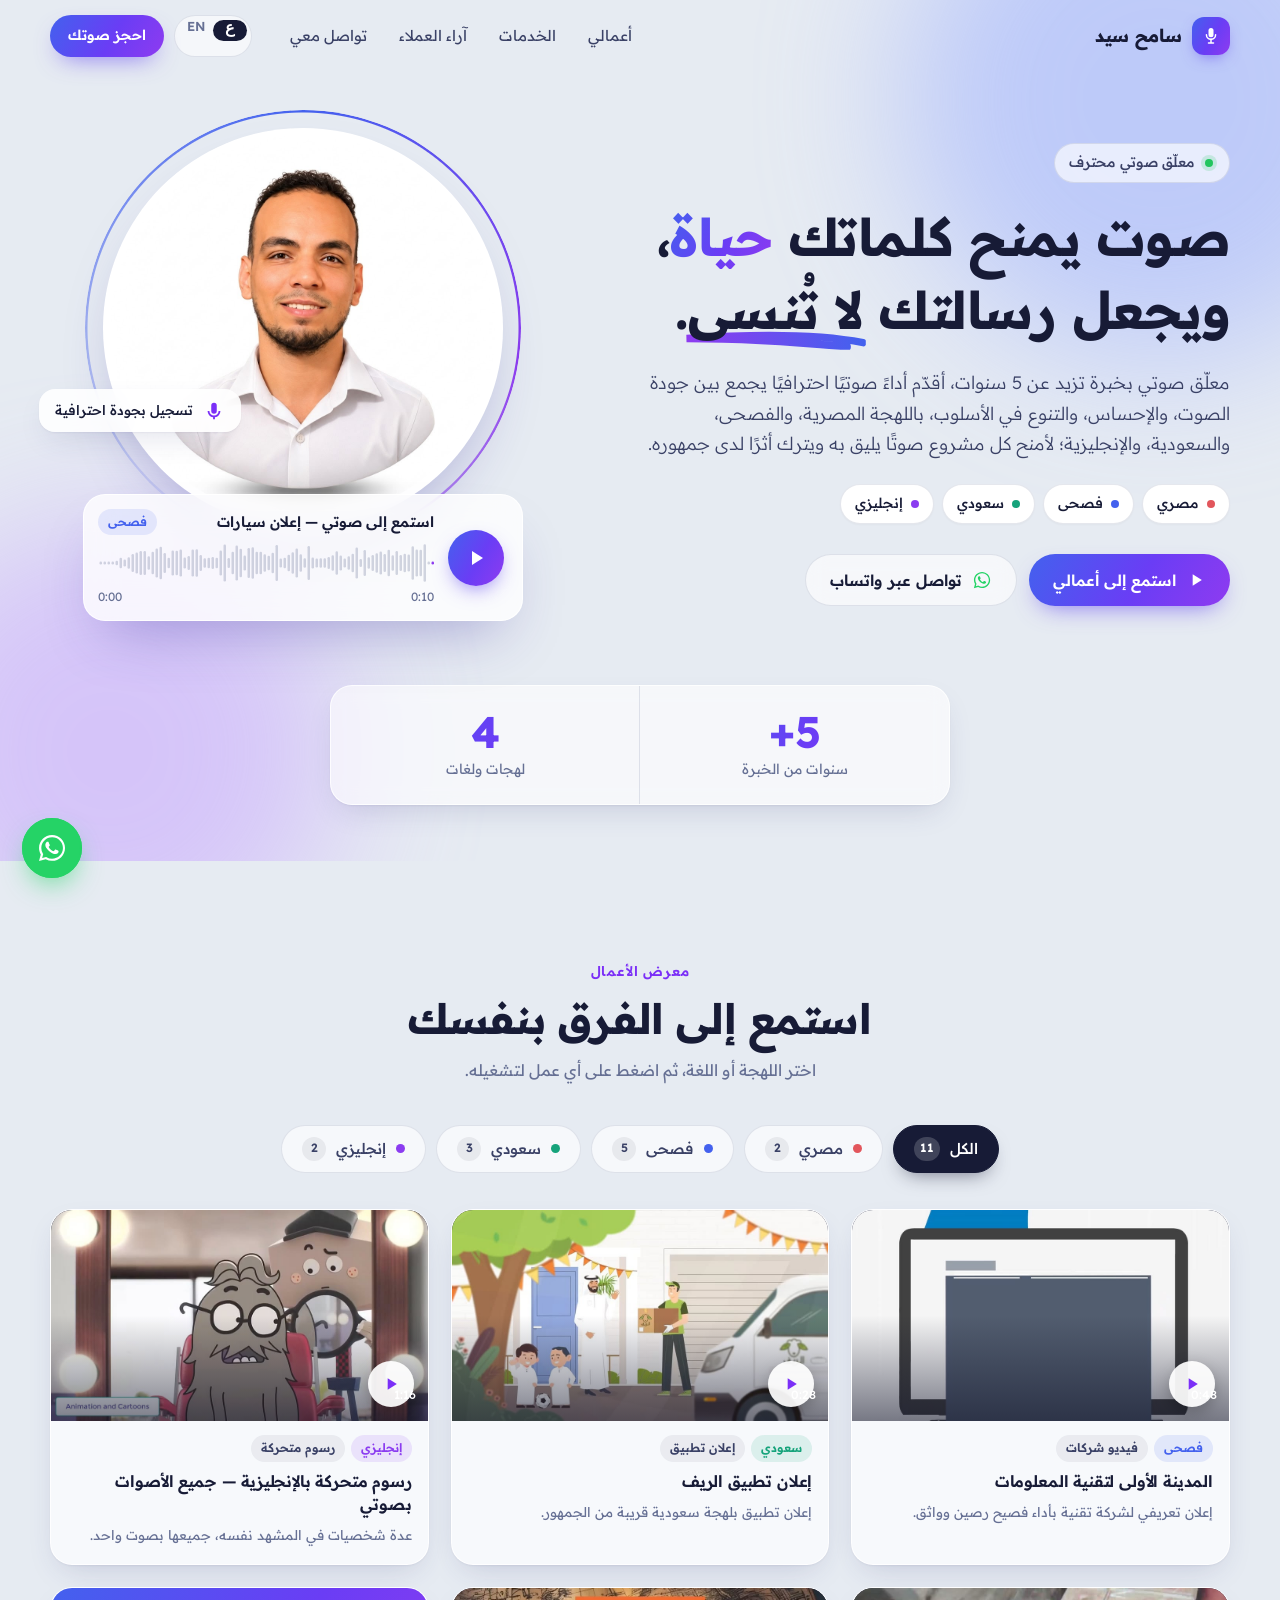
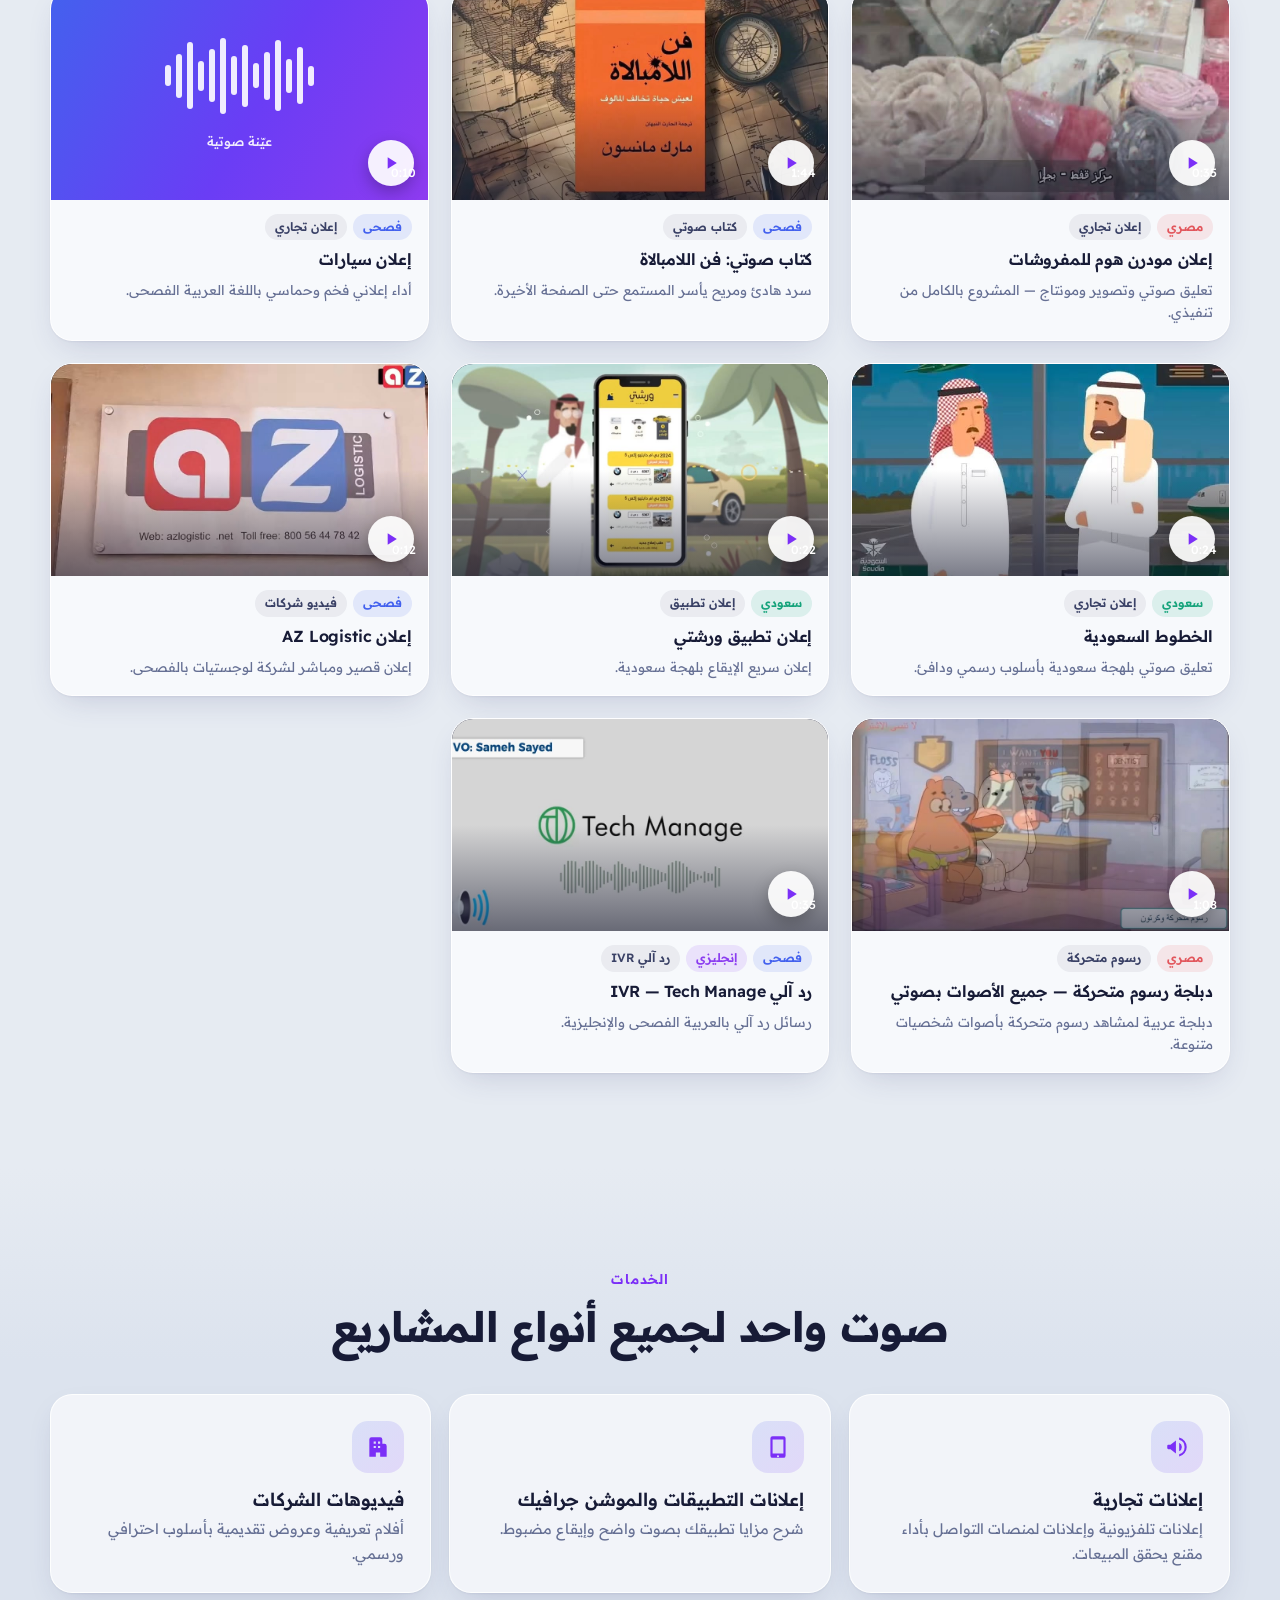
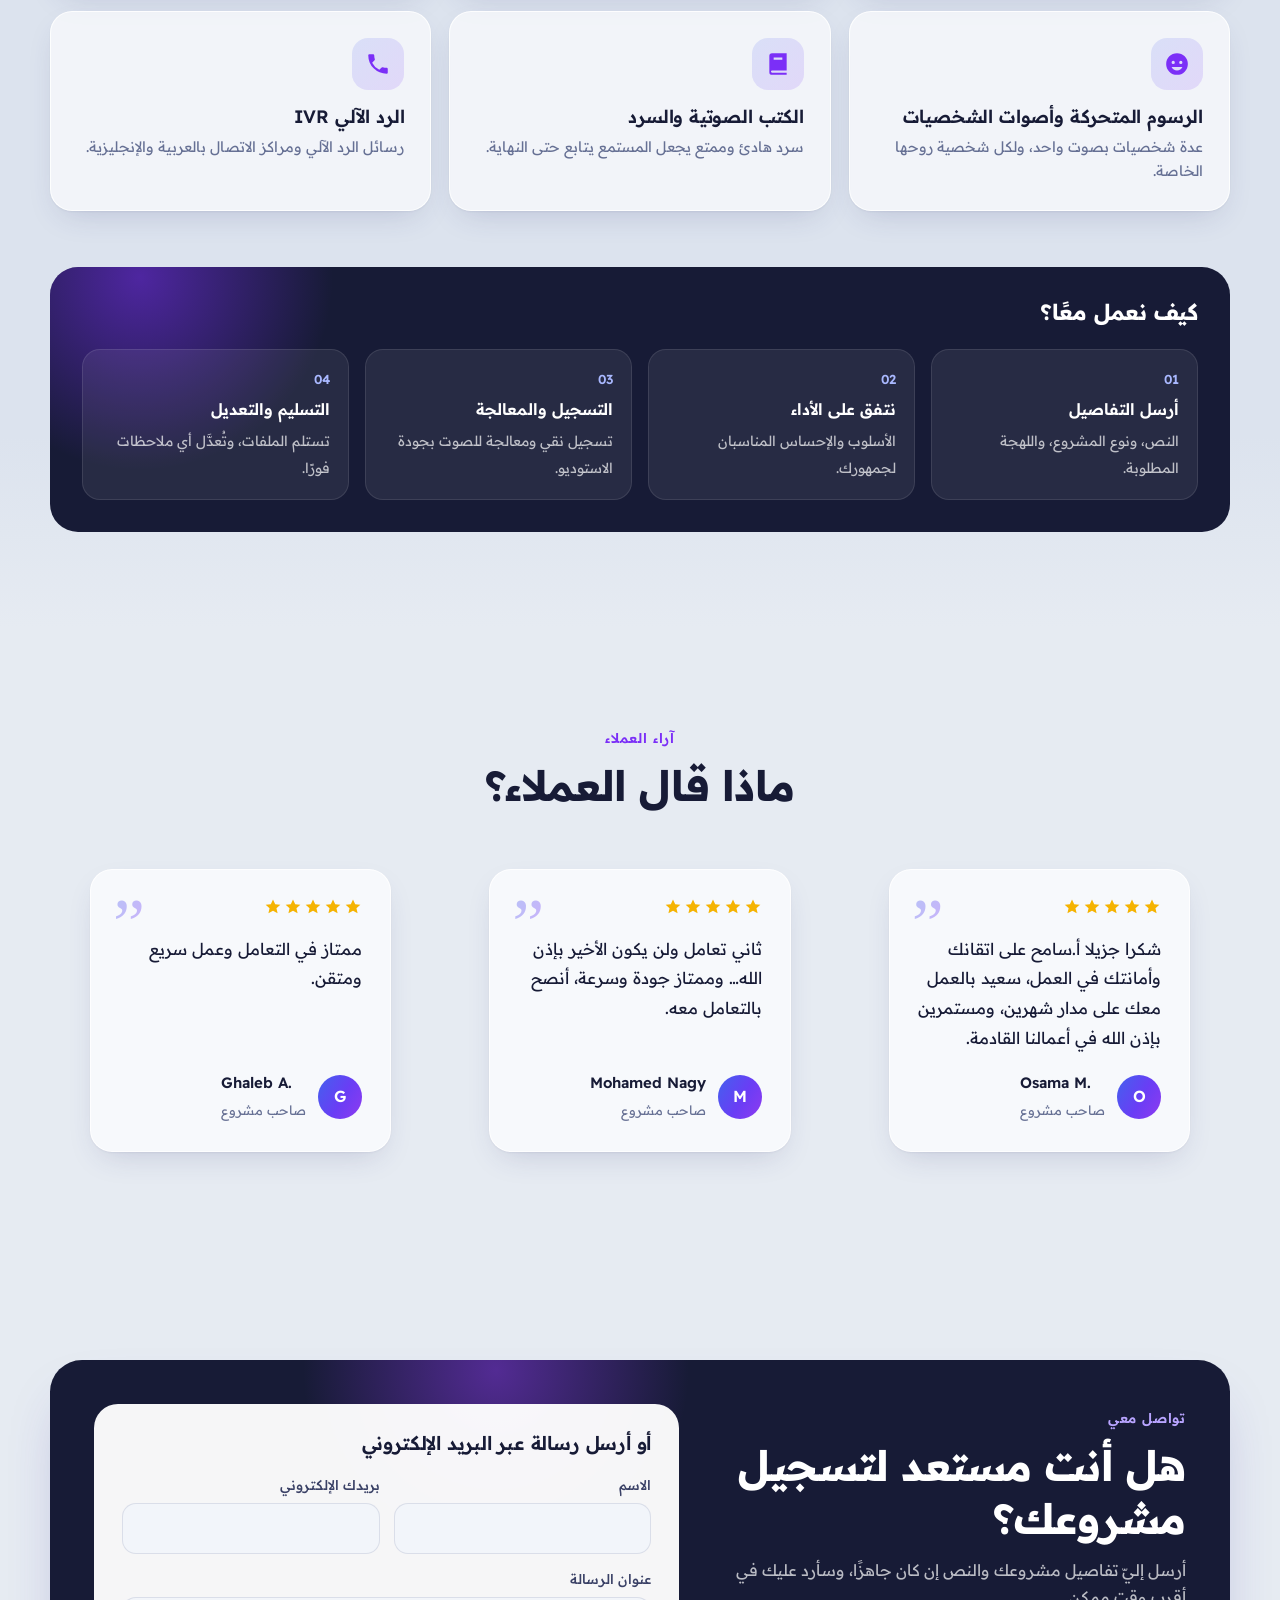
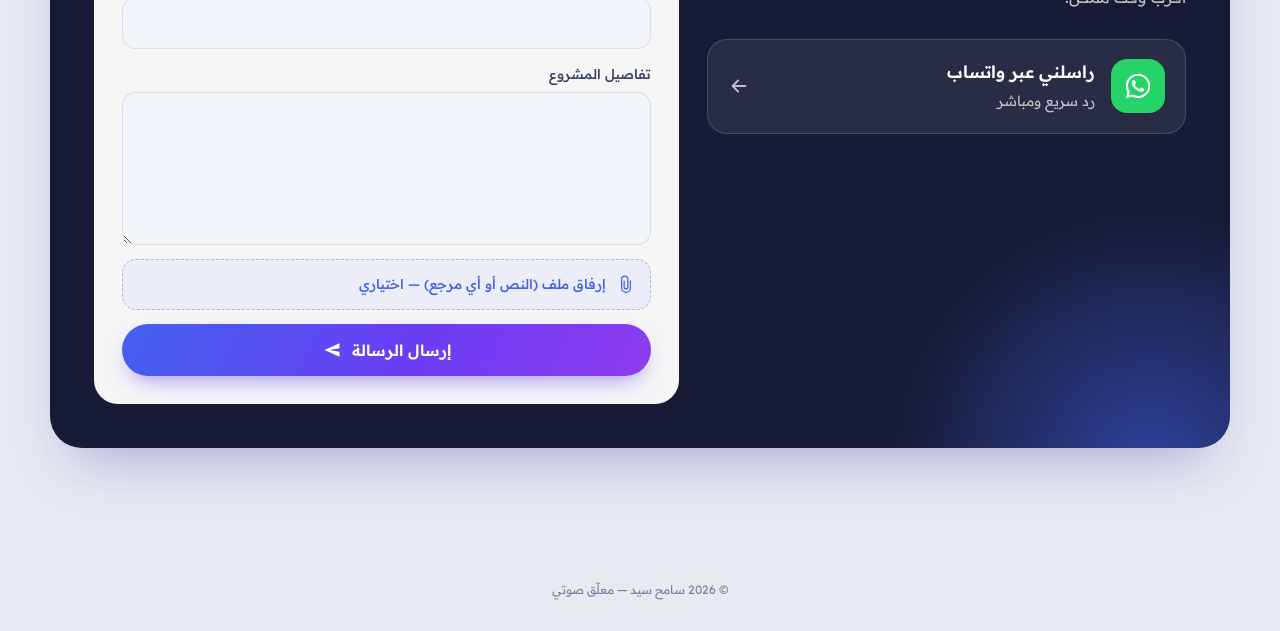
==== commit 807d5bfa: "Name link scrolls home without #top; version asset URLs to bust stale caches Co-Authored-By: Claude " ====
--- a/index.html
+++ b/index.html
@@ -14,13 +14,13 @@
 <link rel="preconnect" href="https://fonts.googleapis.com">
 <link rel="preconnect" href="https://fonts.gstatic.com" crossorigin>
 <link href="https://fonts.googleapis.com/css2?family=Readex+Pro:wght@300;400;500;600;700&display=swap" rel="stylesheet">
-<link rel="stylesheet" href="assets/style.css">
+<link rel="stylesheet" href="assets/style.css?v=7">
 </head>
 <body>
 
 <header class="nav" id="nav">
   <div class="wrap nav-in">
-    <a href="#top" class="brand" aria-label="Sameh Sayed">
+    <a href="./" class="brand" aria-label="Sameh Sayed">
       <span class="brand-mark" aria-hidden="true">
         <svg class="mic" viewBox="0 0 24 24"><rect x="9" y="2.5" width="6" height="11" rx="3"/><path d="M6.5 10.5a5.5 5.5 0 0 0 11 0" fill="none" stroke="currentColor" stroke-width="1.8" stroke-linecap="round"/><path d="M12 16v4M9 20.5h6" fill="none" stroke="currentColor" stroke-width="1.8" stroke-linecap="round"/></svg>
         <span class="wv wv-l"><i></i><i></i></span><span class="wv wv-r"><i></i><i></i></span>
@@ -195,6 +195,6 @@
   <symbol id="i-wa" viewBox="0 0 32 32"><path fill="currentColor" d="M16.04 3C8.86 3 3.05 8.8 3.05 15.97c0 2.29.6 4.53 1.74 6.5L3 29l6.7-1.75a12.95 12.95 0 0 0 6.33 1.62h.01c7.17 0 12.99-5.8 12.99-12.97C29.03 8.8 23.21 3 16.04 3zm0 23.68h-.01a10.8 10.8 0 0 1-5.49-1.5l-.4-.23-3.97 1.04 1.06-3.87-.26-.4a10.7 10.7 0 0 1-1.65-5.75c0-5.95 4.85-10.79 10.82-10.79 5.96 0 10.8 4.84 10.8 10.8 0 5.95-4.85 10.7-10.9 10.7zm5.93-8.07c-.33-.16-1.93-.95-2.23-1.06-.3-.11-.52-.16-.74.17-.22.32-.85 1.06-1.04 1.27-.19.22-.38.25-.71.08-.33-.16-1.38-.51-2.63-1.62-.97-.86-1.63-1.93-1.82-2.25-.19-.33-.02-.5.14-.67.15-.14.33-.38.49-.57.17-.19.22-.32.33-.54.11-.22.06-.41-.03-.57-.08-.16-.74-1.78-1.01-2.44-.27-.64-.54-.55-.74-.56h-.63c-.22 0-.57.08-.87.41-.3.32-1.14 1.11-1.14 2.71s1.17 3.15 1.33 3.36c.16.22 2.3 3.5 5.56 4.91.78.33 1.38.53 1.86.68.78.25 1.49.21 2.05.13.63-.09 1.93-.79 2.2-1.55.27-.76.27-1.41.19-1.55-.08-.13-.3-.21-.63-.38z"/></symbol>
 </svg>
 
-<script src="assets/main.js"></script>
+<script src="assets/main.js?v=7"></script>
 </body>
 </html>
--- a/assets/style.css
+++ b/assets/style.css
@@ -21,7 +21,7 @@
   --c-eg:#E2565C; --c-fusha:#4361EE; --c-sa:#16A37B; --c-en:#8B3CF0;
 }
 *{box-sizing:border-box}
-html{scroll-behavior:smooth;-webkit-text-size-adjust:100%}
+html{scroll-behavior:smooth;scroll-padding-top:84px;-webkit-text-size-adjust:100%}
 body{margin:0;background:var(--bg);color:var(--ink);font-family:var(--font);font-size:16px;line-height:1.7;overflow-x:hidden;-webkit-font-smoothing:antialiased}
 img,video,canvas{display:block;max-width:100%}
 a{color:inherit;text-decoration:none}
@@ -84,6 +84,11 @@
 html[dir=rtl] h1 .mark::after{transform:scaleX(-1)}
 @keyframes draw{to{clip-path:inset(0 0 0 0)}}
 h1 em{font-style:normal;background:var(--grad);-webkit-background-clip:text;background-clip:text;color:transparent}
+h1 .life{position:relative;display:inline-block}
+h1 .sparks{position:absolute;inset:0;pointer-events:none;filter:drop-shadow(0 0 4px rgba(123,47,247,.55))}
+h1 .sparks i{position:absolute;bottom:45%;width:var(--s,8px);height:var(--s,8px);opacity:0;background:linear-gradient(135deg,#6D8BFF,#B07CFF);clip-path:polygon(50% 0,62% 38%,100% 50%,62% 62%,50% 100%,38% 62%,0 50%,38% 38%);animation:rise var(--d,1.7s) ease-out var(--w,0s) 1 both}
+h1 .sparks i.dot{border-radius:50%;clip-path:none;background:radial-gradient(circle,#fff 0,#9F7BFF 45%,rgba(123,47,247,0) 72%)}
+@keyframes rise{0%{opacity:0;transform:translate(0,0) scale(.3) rotate(0)}18%{opacity:1}100%{opacity:0;transform:translate(var(--dx,0),-1.3em) scale(1) rotate(90deg)}}
 .lead{font-size:clamp(16px,1.5vw,18px);color:var(--ink-2);margin:22px 0 24px;max-width:600px;font-weight:300}
 .dialects{display:flex;flex-wrap:wrap;gap:8px;margin-bottom:30px}
 .chip{display:inline-flex;align-items:center;gap:8px;padding:7px 14px;border-radius:999px;background:#fff;border:1px solid var(--line);font-size:14px;font-weight:500;box-shadow:0 1px 2px rgba(0,0,0,.03);transition:transform .2s,border-color .2s}
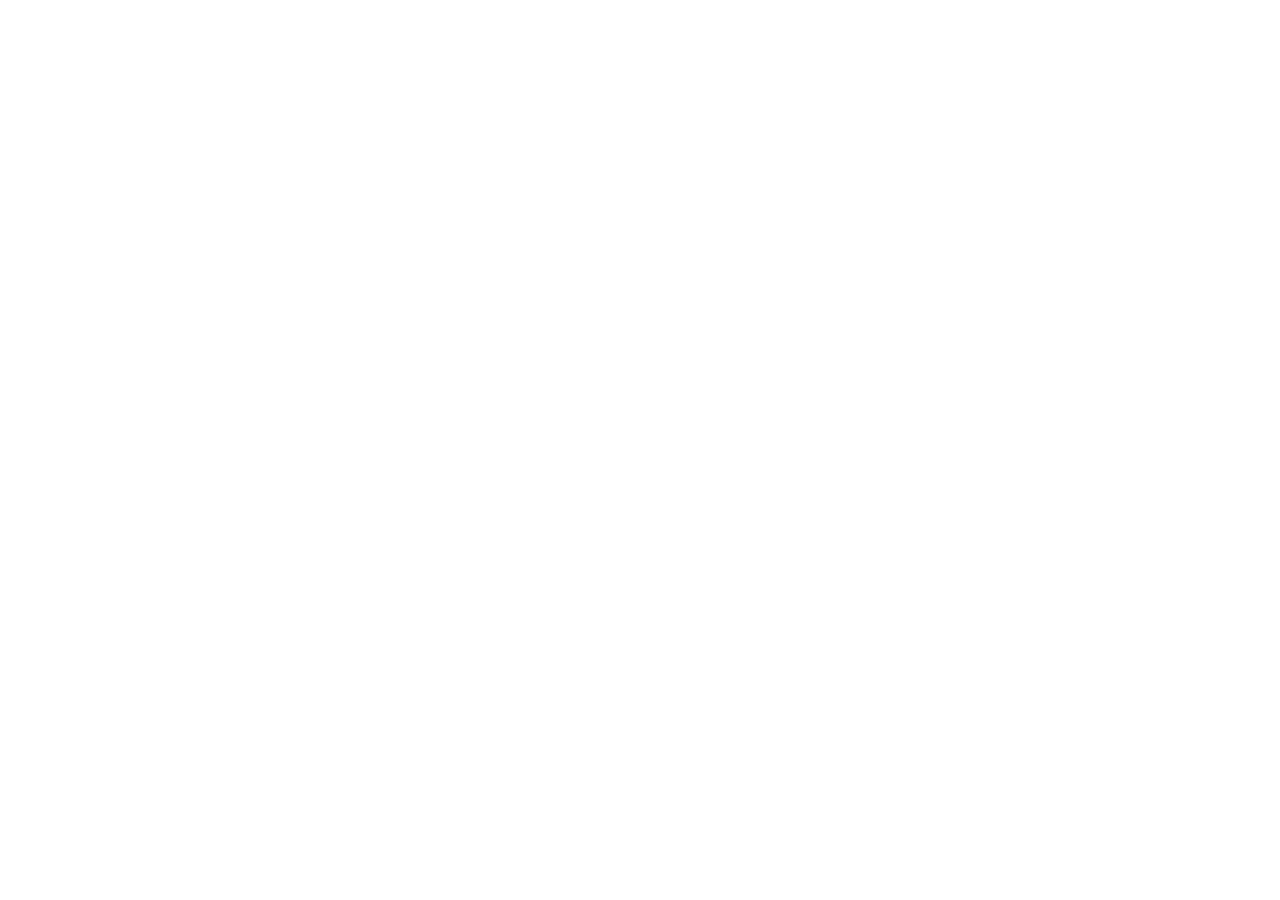
==== commit 9312f50c: "Add admin dashboard: D1 works database, KV media uploads, Pages Functions API - /admin: Arabic dashb" ====
--- a/index.html
+++ b/index.html
@@ -3,198 +3,14 @@
 <head>
 <meta charset="utf-8">
 <meta name="viewport" content="width=device-width, initial-scale=1">
-<title>سامح سيد — معلّق صوتي | Sameh Sayed — Voice-over Artist</title>
-<meta name="description" content="سامح سيد، معلّق صوتي بخبرة تزيد عن 5 سنوات: مصري، فصحى، سعودي، وإنجليزي. إعلانات، تطبيقات، كرتون، كتب صوتية، ورد آلي IVR.">
-<meta property="og:title" content="سامح سيد — معلّق صوتي">
-<meta property="og:description" content="صوت يمنح كلماتك حياة، ويجعل رسالتك لا تُنسى. مصري · فصحى · سعودي · إنجليزي">
-<meta property="og:image" content="assets/img/sameh.png">
-<meta property="og:type" content="website">
-<meta name="theme-color" content="#E6EBF2">
-<link rel="icon" href="data:image/svg+xml,%3Csvg xmlns='http://www.w3.org/2000/svg' viewBox='0 0 64 64'%3E%3Cdefs%3E%3ClinearGradient id='g' x1='0' y1='0' x2='1' y2='1'%3E%3Cstop offset='0' stop-color='%234361EE'/%3E%3Cstop offset='1' stop-color='%237B2FF7'/%3E%3C/linearGradient%3E%3C/defs%3E%3Crect width='64' height='64' rx='18' fill='url(%23g)'/%3E%3Cg fill='%23fff'%3E%3Crect x='14' y='26' width='5' height='12' rx='2.5'/%3E%3Crect x='23' y='18' width='5' height='28' rx='2.5'/%3E%3Crect x='32' y='12' width='5' height='40' rx='2.5'/%3E%3Crect x='41' y='20' width='5' height='24' rx='2.5'/%3E%3C/g%3E%3C/svg%3E">
-<link rel="preconnect" href="https://fonts.googleapis.com">
-<link rel="preconnect" href="https://fonts.gstatic.com" crossorigin>
-<link href="https://fonts.googleapis.com/css2?family=Readex+Pro:wght@300;400;500;600;700&display=swap" rel="stylesheet">
-<link rel="stylesheet" href="assets/style.css?v=7">
+<meta name="robots" content="noindex">
+<title>سامح سيد — معلّق صوتي</title>
+<link rel="canonical" href="https://samehsayed.pages.dev/">
+<!-- The site moved: this old GitHub Pages address forwards visitors to the new one. -->
+<meta http-equiv="refresh" content="0; url=https://samehsayed.pages.dev/">
+<script>location.replace("https://samehsayed.pages.dev/" + location.hash);</script>
 </head>
-<body>
-
-<header class="nav" id="nav">
-  <div class="wrap nav-in">
-    <a href="./" class="brand" aria-label="Sameh Sayed">
-      <span class="brand-mark" aria-hidden="true">
-        <svg class="mic" viewBox="0 0 24 24"><rect x="9" y="2.5" width="6" height="11" rx="3"/><path d="M6.5 10.5a5.5 5.5 0 0 0 11 0" fill="none" stroke="currentColor" stroke-width="1.8" stroke-linecap="round"/><path d="M12 16v4M9 20.5h6" fill="none" stroke="currentColor" stroke-width="1.8" stroke-linecap="round"/></svg>
-        <span class="wv wv-l"><i></i><i></i></span><span class="wv wv-r"><i></i><i></i></span>
-      </span>
-      <span class="brand-name" data-i18n="name">سامح سيد</span>
-    </a>
-    <nav class="links" aria-label="Main">
-      <a href="#work" data-i18n="nav.work">أعمالي</a>
-      <a href="#services" data-i18n="nav.services">الخدمات</a>
-      <a href="#reviews" data-i18n="nav.reviews">آراء العملاء</a>
-      <a href="#contact" data-i18n="nav.contact">تواصل معي</a>
-    </nav>
-    <div class="nav-end">
-      <button class="lang" id="langBtn" type="button" aria-label="Switch language"><span data-l="ar">ع</span><span data-l="en">EN</span></button>
-      <a href="#contact" class="btn btn-grad btn-sm" data-i18n="nav.cta">احجز صوتك</a>
-    </div>
-  </div>
-</header>
-
-<main id="top">
-
-  <!-- HERO -->
-  <section class="hero">
-    <div class="orb orb-a" aria-hidden="true"></div>
-    <div class="orb orb-b" aria-hidden="true"></div>
-    <div class="wrap hero-in">
-      <div class="hero-copy reveal">
-        <p class="eyebrow"><span class="dot"></span><span data-i18n="hero.eyebrow">معلّق صوتي محترف</span></p>
-        <h1 data-i18n-html="hero.title">صوت يمنح كلماتك <em>حياة</em>،<br>ويجعل رسالتك <span class="mark">لا تُنسى</span>.</h1>
-        <p class="lead" data-i18n="hero.lead">معلّق صوتي بخبرة تزيد عن 5 سنوات، أقدّم أداءً صوتيًا احترافيًا يجمع بين جودة الصوت، والإحساس، والتنوع في الأسلوب، باللهجة المصرية، والفصحى، والسعودية، والإنجليزية؛ لأمنح كل مشروع صوتًا يليق به ويترك أثرًا لدى جمهوره.</p>
-        <div class="dialects" id="heroDialects"></div>
-        <div class="cta-row">
-          <a href="#work" class="btn btn-grad"><svg viewBox="0 0 24 24" aria-hidden="true"><path d="M8 5v14l11-7z"/></svg><span data-i18n="hero.listen">استمع إلى أعمالي</span></a>
-          <a class="btn btn-ghost js-wa" href="#" target="_blank" rel="noopener"><svg viewBox="0 0 32 32" aria-hidden="true"><use href="#i-wa"/></svg><span data-i18n="hero.wa">تواصل عبر واتساب</span></a>
-        </div>
-      </div>
-
-      <div class="hero-visual reveal">
-        <div class="portrait">
-          <div class="ring" aria-hidden="true"></div>
-          <img src="assets/img/sameh.png" alt="سامح سيد" width="1024" height="1024" fetchpriority="high">
-          <div class="badge badge-mic"><svg viewBox="0 0 24 24" aria-hidden="true"><path d="M12 15a3 3 0 0 0 3-3V6a3 3 0 1 0-6 0v6a3 3 0 0 0 3 3zm5-3a5 5 0 0 1-10 0H5a7 7 0 0 0 6 6.92V21h2v-2.08A7 7 0 0 0 19 12z"/></svg><span data-i18n="hero.studio">تسجيل بجودة احترافية</span></div>
-        </div>
-
-        <div class="player" id="demo">
-          <button class="play" id="demoPlay" type="button" aria-label="Play">
-            <svg class="i-play" viewBox="0 0 24 24" aria-hidden="true"><path d="M8 5v14l11-7z"/></svg>
-            <svg class="i-pause" viewBox="0 0 24 24" aria-hidden="true"><path d="M7 5h4v14H7zM13 5h4v14h-4z"/></svg>
-          </button>
-          <div class="player-body">
-            <div class="player-top">
-              <span class="player-title" data-i18n="demo.title">استمع إلى صوتي — إعلان سيارات</span>
-              <span class="tag tag-fusha" data-i18n="d.fusha">فصحى</span>
-            </div>
-            <canvas class="wave" id="demoWave" height="44" aria-label="Waveform"></canvas>
-            <div class="player-time"><span id="demoCur">0:00</span><span id="demoDur">0:00</span></div>
-          </div>
-          <audio id="demoAudio" src="assets/audio/car-commercial-fusha.wav" preload="metadata"></audio>
-        </div>
-      </div>
-    </div>
-
-    <div class="wrap">
-      <ul class="stats reveal">
-        <li><b dir="ltr">+<span data-count="5">5</span></b><span data-i18n="stats.years">سنوات من الخبرة</span></li>
-        <li><b><span data-count="4">4</span></b><span data-i18n="stats.dialects">لهجات ولغات</span></li>
-      </ul>
-    </div>
-  </section>
-
-  <!-- WORK -->
-  <section class="section" id="work">
-    <div class="wrap">
-      <div class="head reveal">
-        <p class="kicker" data-i18n="work.kicker">معرض الأعمال</p>
-        <h2 data-i18n="work.title">استمع إلى الفرق بنفسك</h2>
-        <p class="sub" data-i18n="work.sub">اختر اللهجة أو اللغة، ثم اضغط على أي عمل لتشغيله.</p>
-      </div>
-
-      <div class="filters reveal" id="filters" role="tablist" aria-label="Filter by dialect"></div>
-      <div class="grid" id="grid"></div>
-    </div>
-  </section>
-
-  <!-- SERVICES -->
-  <section class="section section-alt" id="services">
-    <div class="wrap">
-      <div class="head reveal">
-        <p class="kicker" data-i18n="svc.kicker">الخدمات</p>
-        <h2 data-i18n="svc.title">صوت واحد لجميع أنواع المشاريع</h2>
-      </div>
-      <div class="services" id="services-list"></div>
-
-      <div class="process reveal">
-        <h3 data-i18n="proc.title">كيف نعمل معًا؟</h3>
-        <ol id="process"></ol>
-      </div>
-    </div>
-  </section>
-
-  <!-- REVIEWS -->
-  <section class="section" id="reviews">
-    <div class="wrap">
-      <div class="head reveal">
-        <p class="kicker" data-i18n="rev.kicker">آراء العملاء</p>
-        <h2 data-i18n="rev.title">ماذا قال العملاء؟</h2>
-      </div>
-      <div class="reviews" id="reviews-list"></div>
-    </div>
-  </section>
-
-  <!-- CONTACT -->
-  <section class="section section-contact" id="contact">
-    <div class="wrap contact-in">
-      <div class="contact-side reveal">
-        <p class="kicker kicker-light" data-i18n="ct.kicker">تواصل معي</p>
-        <h2 data-i18n="ct.title">هل أنت مستعد لتسجيل مشروعك؟</h2>
-        <p class="sub" data-i18n="ct.sub">أرسل إليّ تفاصيل مشروعك والنص إن كان جاهزًا، وسأرد عليك في أقرب وقت ممكن.</p>
-        <a class="wa-card js-wa" href="#" target="_blank" rel="noopener">
-          <span class="wa-ico"><svg viewBox="0 0 32 32" aria-hidden="true"><use href="#i-wa"/></svg></span>
-          <span><b data-i18n="ct.wa">راسلني عبر واتساب</b><small data-i18n="ct.wa2">رد سريع ومباشر</small></span>
-          <svg class="arrow" viewBox="0 0 24 24" aria-hidden="true"><path d="M5 12h14M13 6l6 6-6 6" fill="none" stroke="currentColor" stroke-width="2" stroke-linecap="round" stroke-linejoin="round"/></svg>
-        </a>
-      </div>
-
-      <form class="form reveal" id="mailForm" action="https://formsubmit.co/neverstopdreamingbuddy@gmail.com" method="POST" enctype="multipart/form-data" target="formSink">
-        <h3 data-i18n="f.title">أو أرسل رسالة عبر البريد الإلكتروني</h3>
-        <div class="row2">
-          <label><span data-i18n="f.name">الاسم</span><input name="name" required autocomplete="name"></label>
-          <label><span data-i18n="f.email">بريدك الإلكتروني</span><input name="email" type="email" required autocomplete="email" dir="ltr"></label>
-        </div>
-        <label><span data-i18n="f.subject">عنوان الرسالة</span><input name="_subject" required></label>
-        <label><span data-i18n="f.msg">تفاصيل المشروع</span><textarea name="message" rows="5" required></textarea></label>
-        <label class="file"><input type="file" name="attachment" id="fileIn" accept=".pdf,.doc,.docx,.txt,.mp3,.wav,.mp4,.png,.jpg,.jpeg,.zip">
-          <span class="file-ui"><svg viewBox="0 0 24 24" aria-hidden="true"><path d="M16.5 6.5v9a4.5 4.5 0 0 1-9 0V5a3 3 0 0 1 6 0v9.5a1.5 1.5 0 0 1-3 0V7h-1.5v7.5a3 3 0 0 0 6 0V5a4.5 4.5 0 0 0-9 0v10.5a6 6 0 0 0 12 0v-9z"/></svg><span id="fileName" data-i18n="f.file">إرفاق ملف (النص أو أي مرجع) — اختياري</span></span>
-        </label>
-        <input type="text" name="_honey" class="hp" tabindex="-1" autocomplete="off">
-        <input type="hidden" name="_template" value="table">
-        <input type="hidden" name="_captcha" value="false">
-        <input type="hidden" name="_next" id="nextUrl" value="">
-        <button class="btn btn-grad btn-block" type="submit"><span data-i18n="f.send">إرسال الرسالة</span><svg viewBox="0 0 24 24" aria-hidden="true"><path d="M3 20l18-8L3 4v6l12 2-12 2z"/></svg></button>
-        <p class="form-ok" id="formOk" hidden role="status" data-i18n="f.ok">تم إرسال رسالتك بنجاح، شكرًا لك! سأرد عليك قريبًا.</p>
-      </form>
-      <iframe name="formSink" id="formSink" title="form" hidden></iframe>
-    </div>
-  </section>
-</main>
-
-<footer class="foot">
-  <div class="wrap foot-in">
-    <span>© <span id="yr">2026</span> <span data-i18n="name">سامح سيد</span> — <span data-i18n="foot.role">معلّق صوتي</span></span>
-  </div>
-</footer>
-
-<a class="fab js-wa" href="#" target="_blank" rel="noopener" aria-label="WhatsApp">
-  <svg viewBox="0 0 32 32" aria-hidden="true"><use href="#i-wa"/></svg>
-</a>
-
-<div class="lightbox" id="lb" hidden>
-  <div class="lb-card" role="dialog" aria-modal="true" aria-labelledby="lbTitle">
-    <button class="lb-x" id="lbX" type="button" aria-label="Close">×</button>
-    <div class="lb-media"><video id="lbVideo" controls playsinline></video></div>
-    <div class="lb-info">
-      <div class="lb-tags" id="lbTags"></div>
-      <h3 id="lbTitle"></h3>
-      <p id="lbNote"></p>
-    </div>
-  </div>
-</div>
-
-<svg width="0" height="0" style="position:absolute" aria-hidden="true">
-  <symbol id="i-wa" viewBox="0 0 32 32"><path fill="currentColor" d="M16.04 3C8.86 3 3.05 8.8 3.05 15.97c0 2.29.6 4.53 1.74 6.5L3 29l6.7-1.75a12.95 12.95 0 0 0 6.33 1.62h.01c7.17 0 12.99-5.8 12.99-12.97C29.03 8.8 23.21 3 16.04 3zm0 23.68h-.01a10.8 10.8 0 0 1-5.49-1.5l-.4-.23-3.97 1.04 1.06-3.87-.26-.4a10.7 10.7 0 0 1-1.65-5.75c0-5.95 4.85-10.79 10.82-10.79 5.96 0 10.8 4.84 10.8 10.8 0 5.95-4.85 10.7-10.9 10.7zm5.93-8.07c-.33-.16-1.93-.95-2.23-1.06-.3-.11-.52-.16-.74.17-.22.32-.85 1.06-1.04 1.27-.19.22-.38.25-.71.08-.33-.16-1.38-.51-2.63-1.62-.97-.86-1.63-1.93-1.82-2.25-.19-.33-.02-.5.14-.67.15-.14.33-.38.49-.57.17-.19.22-.32.33-.54.11-.22.06-.41-.03-.57-.08-.16-.74-1.78-1.01-2.44-.27-.64-.54-.55-.74-.56h-.63c-.22 0-.57.08-.87.41-.3.32-1.14 1.11-1.14 2.71s1.17 3.15 1.33 3.36c.16.22 2.3 3.5 5.56 4.91.78.33 1.38.53 1.86.68.78.25 1.49.21 2.05.13.63-.09 1.93-.79 2.2-1.55.27-.76.27-1.41.19-1.55-.08-.13-.3-.21-.63-.38z"/></symbol>
-</svg>
-
-<script src="assets/main.js?v=7"></script>
+<body style="font-family:system-ui,sans-serif;text-align:center;padding:40px">
+<p>انتقل الموقع إلى عنوان جديد: <a href="https://samehsayed.pages.dev/">samehsayed.pages.dev</a></p>
 </body>
 </html>
